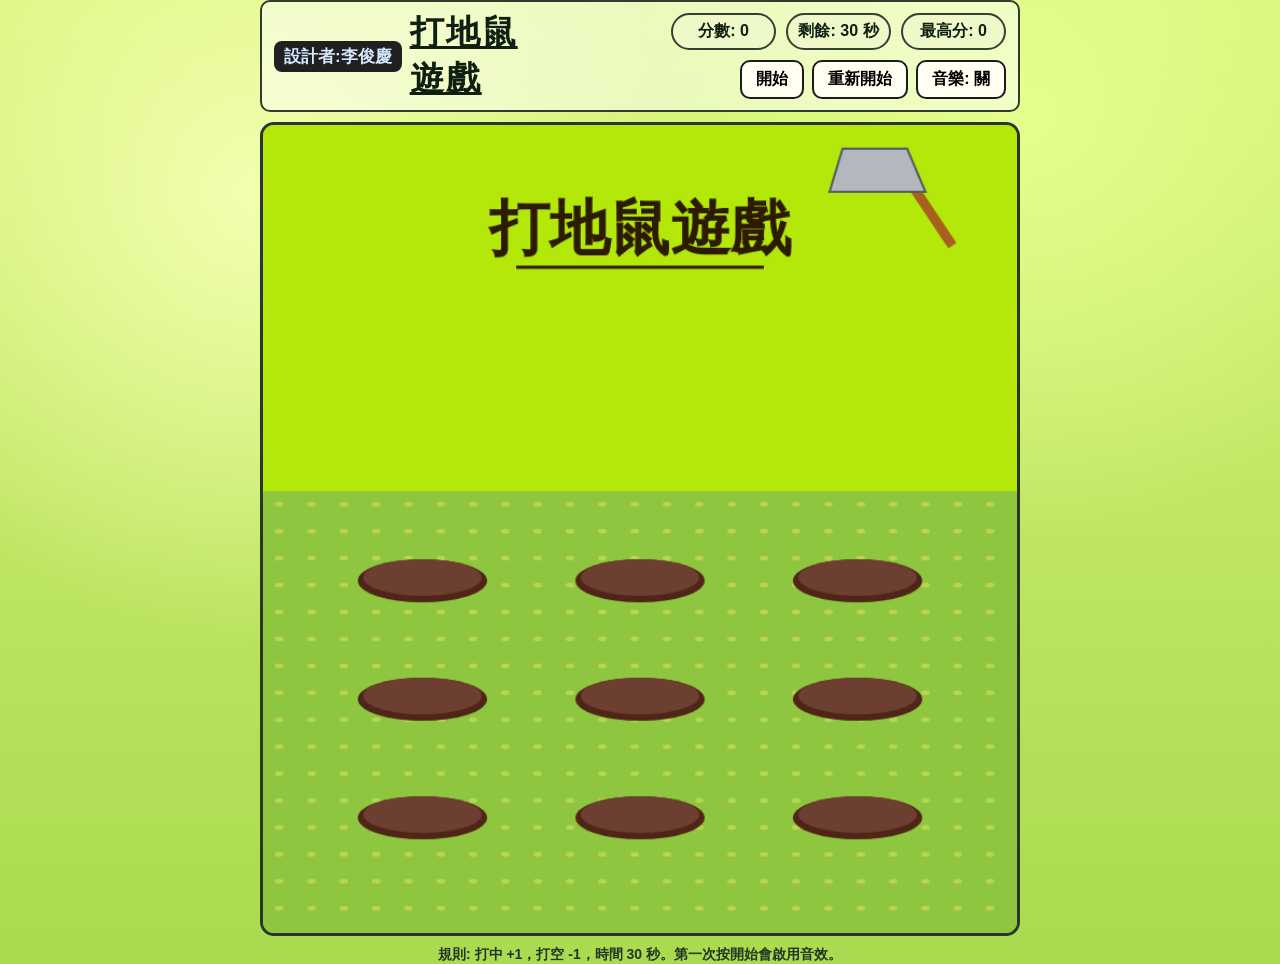
==== index.html @ 61649dad "Add files via upload" ====
<!doctype html>
<html lang="zh-Hant">
<head>
  <meta charset="utf-8" />
  <meta name="viewport" content="width=device-width, initial-scale=1" />
  <title>打地鼠遊戲 - HTML 版</title>
  <style>
    :root {
      --ui-bg: #b7eb21;
      --field-bg: #96c93d;
      --panel: #1f2a1f;
      --text: #102010;
      --accent: #f7f1d1;
      --hole: #6d3f30;
      --hole-shadow: #4b2519;
      --btn: #fffef0;
      --btn-border: #1b1b1b;
      --btn-active: #d3f29f;
    }

    * { box-sizing: border-box; }

    body {
      margin: 0;
      min-height: 100vh;
      display: grid;
      place-items: center;
      font-family: "Microsoft JhengHei", "Noto Sans TC", sans-serif;
      color: var(--text);
      background:
        radial-gradient(circle at 20% 20%, #f3ffb0 0%, transparent 35%),
        radial-gradient(circle at 80% 12%, #e4ff8d 0%, transparent 32%),
        linear-gradient(180deg, #d9f57a 0%, #a9da4f 100%);
    }

    .game-wrap {
      width: min(96vw, 760px);
      display: grid;
      gap: 10px;
    }

    .hud {
      display: flex;
      align-items: center;
      justify-content: space-between;
      gap: 8px;
      padding: 8px 12px;
      border: 2px solid #2f3d2f;
      border-radius: 10px;
      background: rgba(255, 255, 255, 0.5);
    }

    .title {
      font-size: clamp(22px, 3.2vw, 34px);
      font-weight: 800;
      letter-spacing: 2px;
      text-decoration: underline;
    }

    .designer {
      font-size: clamp(13px, 1.8vw, 17px);
      font-weight: 700;
      background: #202020;
      color: #d5e7ff;
      border-radius: 8px;
      padding: 4px 10px;
      white-space: nowrap;
    }

    .stats {
      display: flex;
      align-items: center;
      gap: 10px;
      flex-wrap: wrap;
      justify-content: flex-end;
    }

    .chip {
      padding: 6px 10px;
      border-radius: 999px;
      font-weight: 700;
      border: 2px solid #334033;
      background: #eef8c9;
      min-width: 105px;
      text-align: center;
    }

    .controls {
      display: flex;
      gap: 8px;
    }

    button {
      border: 2px solid var(--btn-border);
      border-radius: 10px;
      background: var(--btn);
      font-size: 16px;
      font-weight: 700;
      padding: 7px 14px;
      cursor: pointer;
      transition: transform 120ms ease, background 120ms ease;
    }

    button:hover { transform: translateY(-1px); }
    button:active { transform: translateY(1px); }
    button.active { background: var(--btn-active); }

    canvas {
      width: 100%;
      height: auto;
      border: 3px solid #2a362a;
      border-radius: 14px;
      background: #9cd443;
      touch-action: manipulation;
      display: block;
    }

    .hint {
      text-align: center;
      font-weight: 700;
      font-size: 14px;
      color: #243524;
    }
  </style>
</head>
<body>
  <div class="game-wrap">
    <div class="hud">
      <div class="designer">設計者:李俊慶</div>
      <div class="title">打地鼠遊戲</div>
      <div class="stats">
        <div id="scoreChip" class="chip">分數: 0</div>
        <div id="timeChip" class="chip">剩餘: 30 秒</div>
        <div id="bestChip" class="chip">最高分: 0</div>
        <div class="controls">
          <button id="startBtn">開始</button>
          <button id="restartBtn">重新開始</button>
          <button id="musicBtn">音樂: 關</button>
        </div>
      </div>
    </div>

    <canvas id="gameCanvas" width="700" height="750" aria-label="打地鼠遊戲畫布"></canvas>
    <div class="hint">規則: 打中 +1，打空 -1，時間 30 秒。第一次按開始會啟用音效。</div>
  </div>

  <script>
    const canvas = document.getElementById("gameCanvas");
    const ctx = canvas.getContext("2d");
    const scoreChip = document.getElementById("scoreChip");
    const timeChip = document.getElementById("timeChip");
    const bestChip = document.getElementById("bestChip");
    const startBtn = document.getElementById("startBtn");
    const restartBtn = document.getElementById("restartBtn");
    const musicBtn = document.getElementById("musicBtn");

    const GAME_SECONDS = 30;
    const TOP_H = 340;
    const HOLES = [
      { x: 148, y: 420 }, { x: 350, y: 420 }, { x: 552, y: 420 },
      { x: 148, y: 530 }, { x: 350, y: 530 }, { x: 552, y: 530 },
      { x: 148, y: 640 }, { x: 350, y: 640 }, { x: 552, y: 640 }
    ];

    const moles = HOLES.map((h) => ({ ...h, visible: false, hideAt: 0, rise: 0 }));

    let score = 0;
    let timeLeft = GAME_SECONDS;
    let running = false;
    let lastTs = 0;
    let moleSpawnCd = 0;
    let secondAcc = 0;
    let hammer = { x: 560, y: 70, show: false, ttl: 0 };

    const BEST_SCORE_KEY = "whack_a_mole_best_score";
    const BGM_ENABLED_KEY = "whack_a_mole_bgm_enabled";
    let highScore = 0;

    let audioCtx = null;
    let audioUnlocked = false;
    let bgmEnabled = false;
    let bgmNodes = null;

    function loadSettings() {
      try {
        const savedBest = Number(localStorage.getItem(BEST_SCORE_KEY));
        if (!Number.isNaN(savedBest) && savedBest > 0) {
          highScore = Math.floor(savedBest);
        }
      } catch (_) {
        highScore = 0;
      }

      try {
        bgmEnabled = localStorage.getItem(BGM_ENABLED_KEY) === "1";
      } catch (_) {
        bgmEnabled = false;
      }
      updateMusicBtn();
    }

    function saveHighScore() {
      try {
        localStorage.setItem(BEST_SCORE_KEY, String(highScore));
      } catch (_) {}
    }

    function saveBgmSetting() {
      try {
        localStorage.setItem(BGM_ENABLED_KEY, bgmEnabled ? "1" : "0");
      } catch (_) {}
    }

    function ensureAudio() {
      if (!audioCtx) {
        audioCtx = new (window.AudioContext || window.webkitAudioContext)();
      }
      if (audioCtx.state === "suspended") {
        audioCtx.resume();
      }
      audioUnlocked = true;
    }

    function playTone(freq, durationMs, type, volume, startOffset = 0) {
      if (!audioUnlocked || !audioCtx) return;
      const now = audioCtx.currentTime + startOffset;
      const osc = audioCtx.createOscillator();
      const gain = audioCtx.createGain();

      osc.type = type;
      osc.frequency.setValueAtTime(freq, now);
      gain.gain.setValueAtTime(0.0001, now);
      gain.gain.exponentialRampToValueAtTime(volume, now + 0.01);
      gain.gain.exponentialRampToValueAtTime(0.0001, now + durationMs / 1000);

      osc.connect(gain);
      gain.connect(audioCtx.destination);
      osc.start(now);
      osc.stop(now + durationMs / 1000 + 0.02);
    }

    function startBgm() {
      if (!audioUnlocked || !audioCtx || bgmNodes) return;

      const master = audioCtx.createGain();
      master.gain.value = 0.03;

      const low = audioCtx.createOscillator();
      low.type = "triangle";
      low.frequency.value = 196;

      const high = audioCtx.createOscillator();
      high.type = "sine";
      high.frequency.value = 293.66;

      const lfo = audioCtx.createOscillator();
      lfo.type = "sine";
      lfo.frequency.value = 0.35;
      const lfoGain = audioCtx.createGain();
      lfoGain.gain.value = 0.015;

      lfo.connect(lfoGain);
      lfoGain.connect(master.gain);

      low.connect(master);
      high.connect(master);
      master.connect(audioCtx.destination);

      low.start();
      high.start();
      lfo.start();

      bgmNodes = { low, high, lfo, lfoGain, master };
    }

    function stopBgm() {
      if (!bgmNodes) return;
      bgmNodes.low.stop();
      bgmNodes.high.stop();
      bgmNodes.lfo.stop();
      bgmNodes.low.disconnect();
      bgmNodes.high.disconnect();
      bgmNodes.lfo.disconnect();
      bgmNodes.lfoGain.disconnect();
      bgmNodes.master.disconnect();
      bgmNodes = null;
    }

    function updateMusicBtn() {
      musicBtn.textContent = bgmEnabled ? "音樂: 開" : "音樂: 關";
      musicBtn.classList.toggle("active", bgmEnabled);
    }

    function setBgmEnabled(enabled) {
      bgmEnabled = enabled;
      updateMusicBtn();
      saveBgmSetting();
      if (bgmEnabled) {
        startBgm();
      } else {
        stopBgm();
      }
    }

    function sfxHit() {
      playTone(620, 90, "triangle", 0.25, 0);
      playTone(920, 80, "triangle", 0.18, 0.07);
    }

    function sfxMiss() {
      playTone(180, 130, "sawtooth", 0.14, 0);
      playTone(120, 120, "square", 0.1, 0.05);
    }

    function sfxPop() {
      playTone(380, 60, "square", 0.08, 0);
    }

    function sfxGameOver() {
      playTone(440, 120, "triangle", 0.13, 0);
      playTone(330, 150, "triangle", 0.12, 0.14);
      playTone(262, 230, "triangle", 0.12, 0.31);
    }

    function resetGame() {
      score = 0;
      timeLeft = GAME_SECONDS;
      running = true;
      secondAcc = 0;
      moleSpawnCd = 0;
      hammer.show = false;
      moles.forEach((m) => {
        m.visible = false;
        m.hideAt = 0;
        m.rise = 0;
      });
      updateHud();
      startBtn.classList.add("active");
    }

    function stopGame() {
      running = false;
      startBtn.classList.remove("active");
      moles.forEach((m) => { m.visible = false; m.rise = 0; });
      sfxGameOver();

      if (score > highScore) {
        highScore = score;
        saveHighScore();
      }
      updateHud();

      const again = window.confirm(`時間到！\n你的得分: ${score}\n\n要重新開始嗎？`);
      if (again) resetGame();
    }

    function updateHud() {
      scoreChip.textContent = `分數: ${score}`;
      timeChip.textContent = `剩餘: ${Math.max(0, timeLeft)} 秒`;
      bestChip.textContent = `最高分: ${highScore}`;
    }

    function spawnMoles(nowMs) {
      const count = 1 + Math.floor(Math.random() * 2);
      const choices = moles.filter((m) => !m.visible);
      for (let i = choices.length - 1; i > 0; i--) {
        const j = Math.floor(Math.random() * (i + 1));
        [choices[i], choices[j]] = [choices[j], choices[i]];
      }
      choices.slice(0, count).forEach((m) => {
        m.visible = true;
        m.hideAt = nowMs + 650 + Math.random() * 500;
        m.rise = 0;
        sfxPop();
      });
    }

    function update(dtMs, nowMs) {
      if (!running) return;

      secondAcc += dtMs;
      while (secondAcc >= 1000 && running) {
        secondAcc -= 1000;
        timeLeft -= 1;
        updateHud();
        if (timeLeft <= 0) {
          stopGame();
        }
      }

      moleSpawnCd -= dtMs;
      if (moleSpawnCd <= 0 && running) {
        spawnMoles(nowMs);
        moleSpawnCd = 520 + Math.random() * 280;
      }

      moles.forEach((m) => {
        if (m.visible) {
          m.rise = Math.min(1, m.rise + dtMs / 180);
          if (nowMs >= m.hideAt) m.visible = false;
        } else {
          m.rise = Math.max(0, m.rise - dtMs / 160);
        }
      });

      if (hammer.show) {
        hammer.ttl -= dtMs;
        if (hammer.ttl <= 0) hammer.show = false;
      }
    }

    function drawBackground() {
      ctx.fillStyle = "#b4e80a";
      ctx.fillRect(0, 0, 700, TOP_H);

      ctx.fillStyle = "#8ec63f";
      ctx.fillRect(0, TOP_H, 700, 410);

      ctx.fillStyle = "#b9d650";
      for (let y = TOP_H + 12; y < 750; y += 25) {
        for (let x = 15; x < 700; x += 30) {
          ctx.beginPath();
          ctx.ellipse(x, y, 4, 2.2, 0, 0, Math.PI * 2);
          ctx.fill();
        }
      }
    }

    function drawHole(x, y) {
      ctx.fillStyle = "#4f2518";
      ctx.beginPath();
      ctx.ellipse(x, y + 3, 60, 20, 0, 0, Math.PI * 2);
      ctx.fill();

      ctx.fillStyle = "#6d3f30";
      ctx.beginPath();
      ctx.ellipse(x, y, 55, 17, 0, 0, Math.PI * 2);
      ctx.fill();
    }

    function drawMole(m) {
      if (m.rise <= 0.02) return;
      const cx = m.x;
      const baseY = m.y;
      const shift = (1 - m.rise) * 55;

      ctx.fillStyle = "#b26f2f";
      ctx.strokeStyle = "#8a5526";
      ctx.lineWidth = 2;
      ctx.beginPath();
      ctx.ellipse(cx, baseY - 43 + shift, 40, 37, 0, 0, Math.PI * 2);
      ctx.fill();
      ctx.stroke();

      ctx.fillStyle = "#d8aa71";
      ctx.beginPath();
      ctx.ellipse(cx, baseY - 42 + shift, 27, 27, 0, 0, Math.PI * 2);
      ctx.fill();

      ctx.fillStyle = "#fff";
      ctx.beginPath();
      ctx.ellipse(cx - 12, baseY - 54 + shift, 7, 6, 0, 0, Math.PI * 2);
      ctx.ellipse(cx + 12, baseY - 54 + shift, 7, 6, 0, 0, Math.PI * 2);
      ctx.fill();

      ctx.fillStyle = "#1f1f1f";
      ctx.beginPath();
      ctx.arc(cx - 12, baseY - 54 + shift, 2.2, 0, Math.PI * 2);
      ctx.arc(cx + 12, baseY - 54 + shift, 2.2, 0, Math.PI * 2);
      ctx.fill();

      ctx.fillStyle = "#d67876";
      ctx.beginPath();
      ctx.ellipse(cx, baseY - 43 + shift, 5, 4, 0, 0, Math.PI * 2);
      ctx.fill();

      ctx.fillStyle = "#fff7dc";
      ctx.fillRect(cx - 9, baseY - 34 + shift, 7, 10);
      ctx.fillRect(cx + 2, baseY - 34 + shift, 7, 10);
    }

    function drawHammer() {
      if (!hammer.show) return;
      const x = hammer.x;
      const y = hammer.y;

      ctx.strokeStyle = "#a65f1f";
      ctx.lineWidth = 7;
      ctx.beginPath();
      ctx.moveTo(x - 2, y + 5);
      ctx.lineTo(x + 22, y + 52);
      ctx.stroke();

      ctx.fillStyle = "#9ea3ad";
      ctx.strokeStyle = "#4d5158";
      ctx.lineWidth = 2;
      ctx.beginPath();
      ctx.moveTo(x - 20, y - 6);
      ctx.lineTo(x + 20, y - 6);
      ctx.lineTo(x + 26, y + 18);
      ctx.lineTo(x - 26, y + 18);
      ctx.closePath();
      ctx.fill();
      ctx.stroke();
    }

    function drawHeaderArt() {
      ctx.fillStyle = "#2d1b00";
      ctx.font = "bold 56px Microsoft JhengHei, sans-serif";
      ctx.textAlign = "center";
      ctx.fillText("打地鼠遊戲", 350, 115);
      ctx.strokeStyle = "#2d1b00";
      ctx.lineWidth = 3;
      ctx.beginPath();
      ctx.moveTo(235, 132);
      ctx.lineTo(465, 132);
      ctx.stroke();

      ctx.strokeStyle = "#a65f1f";
      ctx.lineWidth = 9;
      ctx.beginPath();
      ctx.moveTo(588, 34);
      ctx.lineTo(640, 112);
      ctx.stroke();

      ctx.fillStyle = "#b4b7be";
      ctx.strokeStyle = "#565b63";
      ctx.lineWidth = 2;
      ctx.beginPath();
      ctx.moveTo(538, 22);
      ctx.lineTo(598, 22);
      ctx.lineTo(615, 62);
      ctx.lineTo(526, 62);
      ctx.closePath();
      ctx.fill();
      ctx.stroke();
    }

    function render() {
      drawBackground();
      drawHeaderArt();
      HOLES.forEach((h) => drawHole(h.x, h.y));
      moles.forEach(drawMole);
      drawHammer();
    }

    function loop(ts) {
      if (!lastTs) lastTs = ts;
      const dt = Math.min(34, ts - lastTs);
      lastTs = ts;
      update(dt, ts);
      render();
      requestAnimationFrame(loop);
    }

    function hitTestMole(px, py, mole) {
      if (!mole.visible || mole.rise < 0.2) return false;
      const cx = mole.x;
      const cy = mole.y - 43 + (1 - mole.rise) * 55;
      const dx = px - cx;
      const dy = py - cy;
      return dx * dx + dy * dy <= 45 * 45;
    }

    function toCanvasPos(evt) {
      const r = canvas.getBoundingClientRect();
      const scaleX = canvas.width / r.width;
      const scaleY = canvas.height / r.height;
      return {
        x: (evt.clientX - r.left) * scaleX,
        y: (evt.clientY - r.top) * scaleY
      };
    }

    function onPointerDown(evt) {
      const p = toCanvasPos(evt);
      hammer.x = p.x;
      hammer.y = p.y;
      hammer.show = true;
      hammer.ttl = 110;

      if (!running) return;
      if (p.y < TOP_H) return;

      let hit = false;
      for (const m of moles) {
        if (hitTestMole(p.x, p.y, m)) {
          hit = true;
          m.visible = false;
          m.rise = 0;
          score += 1;
          sfxHit();
          break;
        }
      }

      if (!hit) {
        score -= 1;
        sfxMiss();
      }
      updateHud();
    }

    startBtn.addEventListener("click", () => {
      ensureAudio();
      if (bgmEnabled) startBgm();
      if (!running) resetGame();
    });

    restartBtn.addEventListener("click", () => {
      ensureAudio();
      if (bgmEnabled) startBgm();
      resetGame();
    });

    musicBtn.addEventListener("click", () => {
      ensureAudio();
      setBgmEnabled(!bgmEnabled);
    });

    canvas.addEventListener("pointerdown", onPointerDown);

    loadSettings();
    updateHud();
    render();
    requestAnimationFrame(loop);
  </script>
</body>
</html>
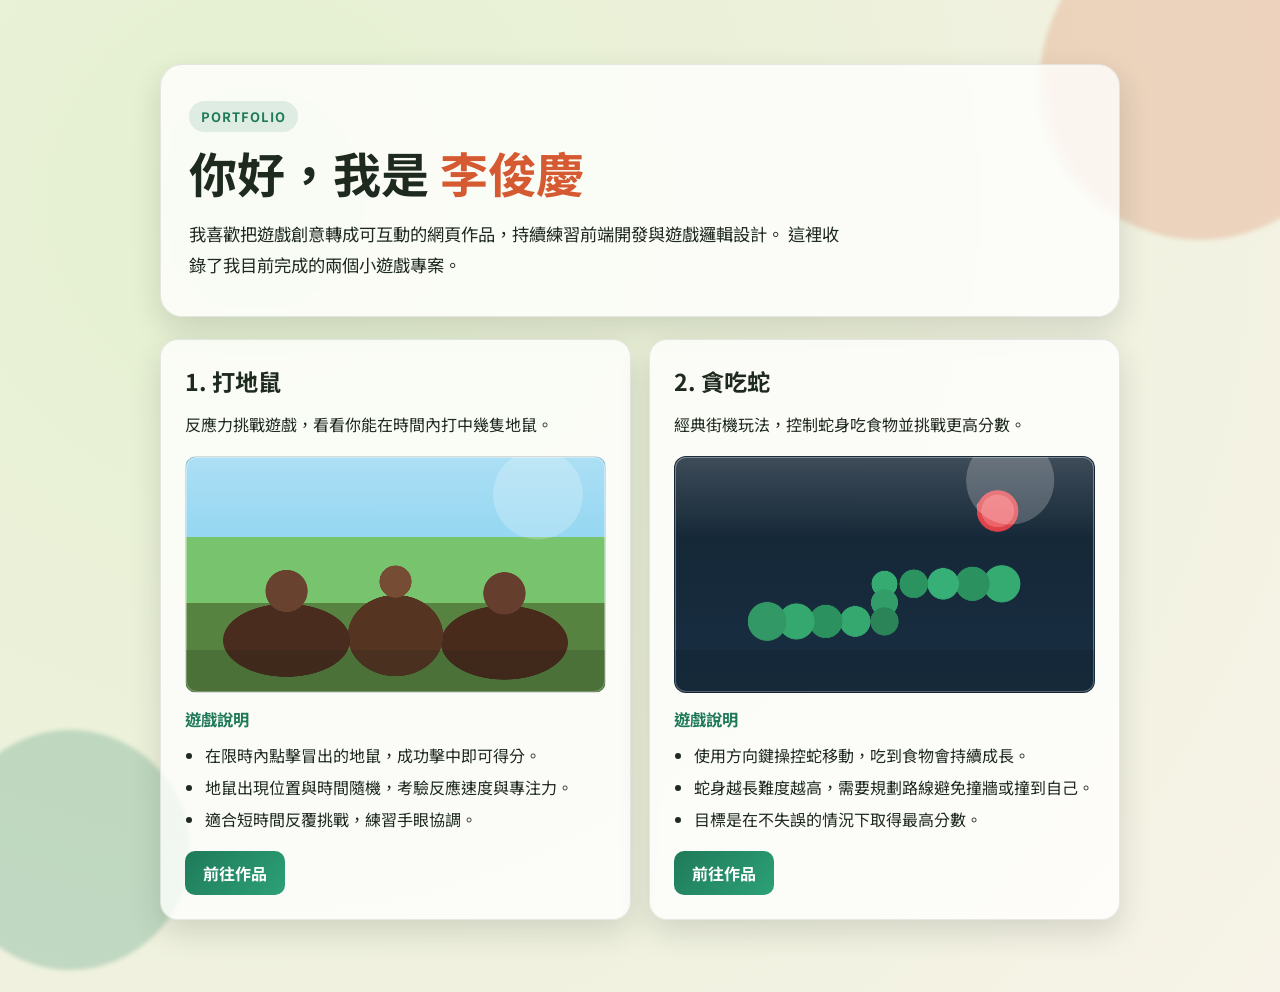
==== commit 31b7ad71: "gdfg" ====
--- a/index.html
+++ b/index.html
@@ -1,629 +1,55 @@
-<!doctype html>
-<html lang="zh-Hant">
-<head>
-  <meta charset="utf-8" />
-  <meta name="viewport" content="width=device-width, initial-scale=1" />
-  <title>打地鼠遊戲 - HTML 版</title>
-  <style>
-    :root {
-      --ui-bg: #b7eb21;
-      --field-bg: #96c93d;
-      --panel: #1f2a1f;
-      --text: #102010;
-      --accent: #f7f1d1;
-      --hole: #6d3f30;
-      --hole-shadow: #4b2519;
-      --btn: #fffef0;
-      --btn-border: #1b1b1b;
-      --btn-active: #d3f29f;
-    }
-
-    * { box-sizing: border-box; }
-
-    body {
-      margin: 0;
-      min-height: 100vh;
-      display: grid;
-      place-items: center;
-      font-family: "Microsoft JhengHei", "Noto Sans TC", sans-serif;
-      color: var(--text);
-      background:
-        radial-gradient(circle at 20% 20%, #f3ffb0 0%, transparent 35%),
-        radial-gradient(circle at 80% 12%, #e4ff8d 0%, transparent 32%),
-        linear-gradient(180deg, #d9f57a 0%, #a9da4f 100%);
-    }
-
-    .game-wrap {
-      width: min(96vw, 760px);
-      display: grid;
-      gap: 10px;
-    }
-
-    .hud {
-      display: flex;
-      align-items: center;
-      justify-content: space-between;
-      gap: 8px;
-      padding: 8px 12px;
-      border: 2px solid #2f3d2f;
-      border-radius: 10px;
-      background: rgba(255, 255, 255, 0.5);
-    }
-
-    .title {
-      font-size: clamp(22px, 3.2vw, 34px);
-      font-weight: 800;
-      letter-spacing: 2px;
-      text-decoration: underline;
-    }
-
-    .designer {
-      font-size: clamp(13px, 1.8vw, 17px);
-      font-weight: 700;
-      background: #202020;
-      color: #d5e7ff;
-      border-radius: 8px;
-      padding: 4px 10px;
-      white-space: nowrap;
-    }
-
-    .stats {
-      display: flex;
-      align-items: center;
-      gap: 10px;
-      flex-wrap: wrap;
-      justify-content: flex-end;
-    }
-
-    .chip {
-      padding: 6px 10px;
-      border-radius: 999px;
-      font-weight: 700;
-      border: 2px solid #334033;
-      background: #eef8c9;
-      min-width: 105px;
-      text-align: center;
-    }
-
-    .controls {
-      display: flex;
-      gap: 8px;
-    }
-
-    button {
-      border: 2px solid var(--btn-border);
-      border-radius: 10px;
-      background: var(--btn);
-      font-size: 16px;
-      font-weight: 700;
-      padding: 7px 14px;
-      cursor: pointer;
-      transition: transform 120ms ease, background 120ms ease;
-    }
-
-    button:hover { transform: translateY(-1px); }
-    button:active { transform: translateY(1px); }
-    button.active { background: var(--btn-active); }
-
-    canvas {
-      width: 100%;
-      height: auto;
-      border: 3px solid #2a362a;
-      border-radius: 14px;
-      background: #9cd443;
-      touch-action: manipulation;
-      display: block;
-    }
-
-    .hint {
-      text-align: center;
-      font-weight: 700;
-      font-size: 14px;
-      color: #243524;
-    }
-  </style>
-</head>
-<body>
-  <div class="game-wrap">
-    <div class="hud">
-      <div class="designer">設計者:李俊慶</div>
-      <div class="title">打地鼠遊戲</div>
-      <div class="stats">
-        <div id="scoreChip" class="chip">分數: 0</div>
-        <div id="timeChip" class="chip">剩餘: 30 秒</div>
-        <div id="bestChip" class="chip">最高分: 0</div>
-        <div class="controls">
-          <button id="startBtn">開始</button>
-          <button id="restartBtn">重新開始</button>
-          <button id="musicBtn">音樂: 關</button>
-        </div>
-      </div>
-    </div>
-
-    <canvas id="gameCanvas" width="700" height="750" aria-label="打地鼠遊戲畫布"></canvas>
-    <div class="hint">規則: 打中 +1，打空 -1，時間 30 秒。第一次按開始會啟用音效。</div>
-  </div>
-
-  <script>
-    const canvas = document.getElementById("gameCanvas");
-    const ctx = canvas.getContext("2d");
-    const scoreChip = document.getElementById("scoreChip");
-    const timeChip = document.getElementById("timeChip");
-    const bestChip = document.getElementById("bestChip");
-    const startBtn = document.getElementById("startBtn");
-    const restartBtn = document.getElementById("restartBtn");
-    const musicBtn = document.getElementById("musicBtn");
-
-    const GAME_SECONDS = 30;
-    const TOP_H = 340;
-    const HOLES = [
-      { x: 148, y: 420 }, { x: 350, y: 420 }, { x: 552, y: 420 },
-      { x: 148, y: 530 }, { x: 350, y: 530 }, { x: 552, y: 530 },
-      { x: 148, y: 640 }, { x: 350, y: 640 }, { x: 552, y: 640 }
-    ];
-
-    const moles = HOLES.map((h) => ({ ...h, visible: false, hideAt: 0, rise: 0 }));
-
-    let score = 0;
-    let timeLeft = GAME_SECONDS;
-    let running = false;
-    let lastTs = 0;
-    let moleSpawnCd = 0;
-    let secondAcc = 0;
-    let hammer = { x: 560, y: 70, show: false, ttl: 0 };
-
-    const BEST_SCORE_KEY = "whack_a_mole_best_score";
-    const BGM_ENABLED_KEY = "whack_a_mole_bgm_enabled";
-    let highScore = 0;
-
-    let audioCtx = null;
-    let audioUnlocked = false;
-    let bgmEnabled = false;
-    let bgmNodes = null;
-
-    function loadSettings() {
-      try {
-        const savedBest = Number(localStorage.getItem(BEST_SCORE_KEY));
-        if (!Number.isNaN(savedBest) && savedBest > 0) {
-          highScore = Math.floor(savedBest);
-        }
-      } catch (_) {
-        highScore = 0;
-      }
-
-      try {
-        bgmEnabled = localStorage.getItem(BGM_ENABLED_KEY) === "1";
-      } catch (_) {
-        bgmEnabled = false;
-      }
-      updateMusicBtn();
-    }
-
-    function saveHighScore() {
-      try {
-        localStorage.setItem(BEST_SCORE_KEY, String(highScore));
-      } catch (_) {}
-    }
-
-    function saveBgmSetting() {
-      try {
-        localStorage.setItem(BGM_ENABLED_KEY, bgmEnabled ? "1" : "0");
-      } catch (_) {}
-    }
-
-    function ensureAudio() {
-      if (!audioCtx) {
-        audioCtx = new (window.AudioContext || window.webkitAudioContext)();
-      }
-      if (audioCtx.state === "suspended") {
-        audioCtx.resume();
-      }
-      audioUnlocked = true;
-    }
-
-    function playTone(freq, durationMs, type, volume, startOffset = 0) {
-      if (!audioUnlocked || !audioCtx) return;
-      const now = audioCtx.currentTime + startOffset;
-      const osc = audioCtx.createOscillator();
-      const gain = audioCtx.createGain();
-
-      osc.type = type;
-      osc.frequency.setValueAtTime(freq, now);
-      gain.gain.setValueAtTime(0.0001, now);
-      gain.gain.exponentialRampToValueAtTime(volume, now + 0.01);
-      gain.gain.exponentialRampToValueAtTime(0.0001, now + durationMs / 1000);
-
-      osc.connect(gain);
-      gain.connect(audioCtx.destination);
-      osc.start(now);
-      osc.stop(now + durationMs / 1000 + 0.02);
-    }
-
-    function startBgm() {
-      if (!audioUnlocked || !audioCtx || bgmNodes) return;
-
-      const master = audioCtx.createGain();
-      master.gain.value = 0.03;
-
-      const low = audioCtx.createOscillator();
-      low.type = "triangle";
-      low.frequency.value = 196;
-
-      const high = audioCtx.createOscillator();
-      high.type = "sine";
-      high.frequency.value = 293.66;
-
-      const lfo = audioCtx.createOscillator();
-      lfo.type = "sine";
-      lfo.frequency.value = 0.35;
-      const lfoGain = audioCtx.createGain();
-      lfoGain.gain.value = 0.015;
-
-      lfo.connect(lfoGain);
-      lfoGain.connect(master.gain);
-
-      low.connect(master);
-      high.connect(master);
-      master.connect(audioCtx.destination);
-
-      low.start();
-      high.start();
-      lfo.start();
-
-      bgmNodes = { low, high, lfo, lfoGain, master };
-    }
-
-    function stopBgm() {
-      if (!bgmNodes) return;
-      bgmNodes.low.stop();
-      bgmNodes.high.stop();
-      bgmNodes.lfo.stop();
-      bgmNodes.low.disconnect();
-      bgmNodes.high.disconnect();
-      bgmNodes.lfo.disconnect();
-      bgmNodes.lfoGain.disconnect();
-      bgmNodes.master.disconnect();
-      bgmNodes = null;
-    }
-
-    function updateMusicBtn() {
-      musicBtn.textContent = bgmEnabled ? "音樂: 開" : "音樂: 關";
-      musicBtn.classList.toggle("active", bgmEnabled);
-    }
-
-    function setBgmEnabled(enabled) {
-      bgmEnabled = enabled;
-      updateMusicBtn();
-      saveBgmSetting();
-      if (bgmEnabled) {
-        startBgm();
-      } else {
-        stopBgm();
-      }
-    }
-
-    function sfxHit() {
-      playTone(620, 90, "triangle", 0.25, 0);
-      playTone(920, 80, "triangle", 0.18, 0.07);
-    }
-
-    function sfxMiss() {
-      playTone(180, 130, "sawtooth", 0.14, 0);
-      playTone(120, 120, "square", 0.1, 0.05);
-    }
-
-    function sfxPop() {
-      playTone(380, 60, "square", 0.08, 0);
-    }
-
-    function sfxGameOver() {
-      playTone(440, 120, "triangle", 0.13, 0);
-      playTone(330, 150, "triangle", 0.12, 0.14);
-      playTone(262, 230, "triangle", 0.12, 0.31);
-    }
-
-    function resetGame() {
-      score = 0;
-      timeLeft = GAME_SECONDS;
-      running = true;
-      secondAcc = 0;
-      moleSpawnCd = 0;
-      hammer.show = false;
-      moles.forEach((m) => {
-        m.visible = false;
-        m.hideAt = 0;
-        m.rise = 0;
-      });
-      updateHud();
-      startBtn.classList.add("active");
-    }
-
-    function stopGame() {
-      running = false;
-      startBtn.classList.remove("active");
-      moles.forEach((m) => { m.visible = false; m.rise = 0; });
-      sfxGameOver();
-
-      if (score > highScore) {
-        highScore = score;
-        saveHighScore();
-      }
-      updateHud();
-
-      const again = window.confirm(`時間到！\n你的得分: ${score}\n\n要重新開始嗎？`);
-      if (again) resetGame();
-    }
-
-    function updateHud() {
-      scoreChip.textContent = `分數: ${score}`;
-      timeChip.textContent = `剩餘: ${Math.max(0, timeLeft)} 秒`;
-      bestChip.textContent = `最高分: ${highScore}`;
-    }
-
-    function spawnMoles(nowMs) {
-      const count = 1 + Math.floor(Math.random() * 2);
-      const choices = moles.filter((m) => !m.visible);
-      for (let i = choices.length - 1; i > 0; i--) {
-        const j = Math.floor(Math.random() * (i + 1));
-        [choices[i], choices[j]] = [choices[j], choices[i]];
-      }
-      choices.slice(0, count).forEach((m) => {
-        m.visible = true;
-        m.hideAt = nowMs + 650 + Math.random() * 500;
-        m.rise = 0;
-        sfxPop();
-      });
-    }
-
-    function update(dtMs, nowMs) {
-      if (!running) return;
-
-      secondAcc += dtMs;
-      while (secondAcc >= 1000 && running) {
-        secondAcc -= 1000;
-        timeLeft -= 1;
-        updateHud();
-        if (timeLeft <= 0) {
-          stopGame();
-        }
-      }
-
-      moleSpawnCd -= dtMs;
-      if (moleSpawnCd <= 0 && running) {
-        spawnMoles(nowMs);
-        moleSpawnCd = 520 + Math.random() * 280;
-      }
-
-      moles.forEach((m) => {
-        if (m.visible) {
-          m.rise = Math.min(1, m.rise + dtMs / 180);
-          if (nowMs >= m.hideAt) m.visible = false;
-        } else {
-          m.rise = Math.max(0, m.rise - dtMs / 160);
-        }
-      });
-
-      if (hammer.show) {
-        hammer.ttl -= dtMs;
-        if (hammer.ttl <= 0) hammer.show = false;
-      }
-    }
-
-    function drawBackground() {
-      ctx.fillStyle = "#b4e80a";
-      ctx.fillRect(0, 0, 700, TOP_H);
-
-      ctx.fillStyle = "#8ec63f";
-      ctx.fillRect(0, TOP_H, 700, 410);
-
-      ctx.fillStyle = "#b9d650";
-      for (let y = TOP_H + 12; y < 750; y += 25) {
-        for (let x = 15; x < 700; x += 30) {
-          ctx.beginPath();
-          ctx.ellipse(x, y, 4, 2.2, 0, 0, Math.PI * 2);
-          ctx.fill();
-        }
-      }
-    }
-
-    function drawHole(x, y) {
-      ctx.fillStyle = "#4f2518";
-      ctx.beginPath();
-      ctx.ellipse(x, y + 3, 60, 20, 0, 0, Math.PI * 2);
-      ctx.fill();
-
-      ctx.fillStyle = "#6d3f30";
-      ctx.beginPath();
-      ctx.ellipse(x, y, 55, 17, 0, 0, Math.PI * 2);
-      ctx.fill();
-    }
-
-    function drawMole(m) {
-      if (m.rise <= 0.02) return;
-      const cx = m.x;
-      const baseY = m.y;
-      const shift = (1 - m.rise) * 55;
-
-      ctx.fillStyle = "#b26f2f";
-      ctx.strokeStyle = "#8a5526";
-      ctx.lineWidth = 2;
-      ctx.beginPath();
-      ctx.ellipse(cx, baseY - 43 + shift, 40, 37, 0, 0, Math.PI * 2);
-      ctx.fill();
-      ctx.stroke();
-
-      ctx.fillStyle = "#d8aa71";
-      ctx.beginPath();
-      ctx.ellipse(cx, baseY - 42 + shift, 27, 27, 0, 0, Math.PI * 2);
-      ctx.fill();
-
-      ctx.fillStyle = "#fff";
-      ctx.beginPath();
-      ctx.ellipse(cx - 12, baseY - 54 + shift, 7, 6, 0, 0, Math.PI * 2);
-      ctx.ellipse(cx + 12, baseY - 54 + shift, 7, 6, 0, 0, Math.PI * 2);
-      ctx.fill();
-
-      ctx.fillStyle = "#1f1f1f";
-      ctx.beginPath();
-      ctx.arc(cx - 12, baseY - 54 + shift, 2.2, 0, Math.PI * 2);
-      ctx.arc(cx + 12, baseY - 54 + shift, 2.2, 0, Math.PI * 2);
-      ctx.fill();
-
-      ctx.fillStyle = "#d67876";
-      ctx.beginPath();
-      ctx.ellipse(cx, baseY - 43 + shift, 5, 4, 0, 0, Math.PI * 2);
-      ctx.fill();
-
-      ctx.fillStyle = "#fff7dc";
-      ctx.fillRect(cx - 9, baseY - 34 + shift, 7, 10);
-      ctx.fillRect(cx + 2, baseY - 34 + shift, 7, 10);
-    }
-
-    function drawHammer() {
-      if (!hammer.show) return;
-      const x = hammer.x;
-      const y = hammer.y;
-
-      ctx.strokeStyle = "#a65f1f";
-      ctx.lineWidth = 7;
-      ctx.beginPath();
-      ctx.moveTo(x - 2, y + 5);
-      ctx.lineTo(x + 22, y + 52);
-      ctx.stroke();
-
-      ctx.fillStyle = "#9ea3ad";
-      ctx.strokeStyle = "#4d5158";
-      ctx.lineWidth = 2;
-      ctx.beginPath();
-      ctx.moveTo(x - 20, y - 6);
-      ctx.lineTo(x + 20, y - 6);
-      ctx.lineTo(x + 26, y + 18);
-      ctx.lineTo(x - 26, y + 18);
-      ctx.closePath();
-      ctx.fill();
-      ctx.stroke();
-    }
-
-    function drawHeaderArt() {
-      ctx.fillStyle = "#2d1b00";
-      ctx.font = "bold 56px Microsoft JhengHei, sans-serif";
-      ctx.textAlign = "center";
-      ctx.fillText("打地鼠遊戲", 350, 115);
-      ctx.strokeStyle = "#2d1b00";
-      ctx.lineWidth = 3;
-      ctx.beginPath();
-      ctx.moveTo(235, 132);
-      ctx.lineTo(465, 132);
-      ctx.stroke();
-
-      ctx.strokeStyle = "#a65f1f";
-      ctx.lineWidth = 9;
-      ctx.beginPath();
-      ctx.moveTo(588, 34);
-      ctx.lineTo(640, 112);
-      ctx.stroke();
-
-      ctx.fillStyle = "#b4b7be";
-      ctx.strokeStyle = "#565b63";
-      ctx.lineWidth = 2;
-      ctx.beginPath();
-      ctx.moveTo(538, 22);
-      ctx.lineTo(598, 22);
-      ctx.lineTo(615, 62);
-      ctx.lineTo(526, 62);
-      ctx.closePath();
-      ctx.fill();
-      ctx.stroke();
-    }
-
-    function render() {
-      drawBackground();
-      drawHeaderArt();
-      HOLES.forEach((h) => drawHole(h.x, h.y));
-      moles.forEach(drawMole);
-      drawHammer();
-    }
-
-    function loop(ts) {
-      if (!lastTs) lastTs = ts;
-      const dt = Math.min(34, ts - lastTs);
-      lastTs = ts;
-      update(dt, ts);
-      render();
-      requestAnimationFrame(loop);
-    }
-
-    function hitTestMole(px, py, mole) {
-      if (!mole.visible || mole.rise < 0.2) return false;
-      const cx = mole.x;
-      const cy = mole.y - 43 + (1 - mole.rise) * 55;
-      const dx = px - cx;
-      const dy = py - cy;
-      return dx * dx + dy * dy <= 45 * 45;
-    }
-
-    function toCanvasPos(evt) {
-      const r = canvas.getBoundingClientRect();
-      const scaleX = canvas.width / r.width;
-      const scaleY = canvas.height / r.height;
-      return {
-        x: (evt.clientX - r.left) * scaleX,
-        y: (evt.clientY - r.top) * scaleY
-      };
-    }
-
-    function onPointerDown(evt) {
-      const p = toCanvasPos(evt);
-      hammer.x = p.x;
-      hammer.y = p.y;
-      hammer.show = true;
-      hammer.ttl = 110;
-
-      if (!running) return;
-      if (p.y < TOP_H) return;
-
-      let hit = false;
-      for (const m of moles) {
-        if (hitTestMole(p.x, p.y, m)) {
-          hit = true;
-          m.visible = false;
-          m.rise = 0;
-          score += 1;
-          sfxHit();
-          break;
-        }
-      }
-
-      if (!hit) {
-        score -= 1;
-        sfxMiss();
-      }
-      updateHud();
-    }
-
-    startBtn.addEventListener("click", () => {
-      ensureAudio();
-      if (bgmEnabled) startBgm();
-      if (!running) resetGame();
-    });
-
-    restartBtn.addEventListener("click", () => {
-      ensureAudio();
-      if (bgmEnabled) startBgm();
-      resetGame();
-    });
-
-    musicBtn.addEventListener("click", () => {
-      ensureAudio();
-      setBgmEnabled(!bgmEnabled);
-    });
-
-    canvas.addEventListener("pointerdown", onPointerDown);
-
-    loadSettings();
-    updateHud();
-    render();
-    requestAnimationFrame(loop);
-  </script>
-</body>
-</html>
+<!DOCTYPE html>
+<html lang="zh-Hant">
+<head>
+  <meta charset="UTF-8" />
+  <meta name="viewport" content="width=device-width, initial-scale=1.0" />
+  <title>李俊慶 | 作品集首頁</title>
+  <link rel="preconnect" href="https://fonts.googleapis.com" />
+  <link rel="preconnect" href="https://fonts.gstatic.com" crossorigin />
+  <link href="https://fonts.googleapis.com/css2?family=Noto+Sans+TC:wght@400;500;700;900&display=swap" rel="stylesheet" />
+  <link rel="stylesheet" href="styles.css" />
+</head>
+<body>
+  <div class="bg-shape bg-shape-1" aria-hidden="true"></div>
+  <div class="bg-shape bg-shape-2" aria-hidden="true"></div>
+
+  <main class="container">
+    <section class="hero">
+      <p class="tag">PORTFOLIO</p>
+      <h1>你好，我是 <span>李俊慶</span></h1>
+      <p class="intro">
+        我喜歡把遊戲創意轉成可互動的網頁作品，持續練習前端開發與遊戲邏輯設計。
+        這裡收錄了我目前完成的兩個小遊戲專案。
+      </p>
+    </section>
+
+    <section class="works" aria-label="遊戲作品">
+      <article class="card">
+        <h2>1. 打地鼠</h2>
+        <p>反應力挑戰遊戲，看看你能在時間內打中幾隻地鼠。</p>
+        <div class="thumbnail mole-thumb" role="img" aria-label="打地鼠遊戲縮圖"></div>
+        <h3>遊戲說明</h3>
+        <ul class="game-desc">
+          <li>在限時內點擊冒出的地鼠，成功擊中即可得分。</li>
+          <li>地鼠出現位置與時間隨機，考驗反應速度與專注力。</li>
+          <li>適合短時間反覆挑戰，練習手眼協調。</li>
+        </ul>
+        <a href="https://11458009-code.github.io/" target="_blank" rel="noopener noreferrer">前往作品</a>
+      </article>
+
+      <article class="card">
+        <h2>2. 貪吃蛇</h2>
+        <p>經典街機玩法，控制蛇身吃食物並挑戰更高分數。</p>
+        <div class="thumbnail snake-thumb" role="img" aria-label="貪吃蛇遊戲縮圖"></div>
+        <h3>遊戲說明</h3>
+        <ul class="game-desc">
+          <li>使用方向鍵操控蛇移動，吃到食物會持續成長。</li>
+          <li>蛇身越長難度越高，需要規劃路線避免撞牆或撞到自己。</li>
+          <li>目標是在不失誤的情況下取得最高分數。</li>
+        </ul>
+        <a href="https://11458009-code.github.io/2/" target="_blank" rel="noopener noreferrer">前往作品</a>
+      </article>
+    </section>
+  </main>
+</body>
+</html>
--- a/styles.css
+++ b/styles.css
@@ -0,0 +1,329 @@
+:root {
+  --bg1: #f7f3e8;
+  --bg2: #e4f0d0;
+  --ink: #1f2a1f;
+  --accent: #1f7a5a;
+  --accent-2: #d65a31;
+  --card: rgba(255, 255, 255, 0.78);
+  --shadow: 0 12px 30px rgba(31, 42, 31, 0.15);
+}
+
+* {
+  box-sizing: border-box;
+}
+
+body {
+  margin: 0;
+  min-height: 100vh;
+  font-family: "Noto Sans TC", sans-serif;
+  color: var(--ink);
+  background: radial-gradient(circle at 20% 20%, var(--bg2), var(--bg1));
+  overflow-x: hidden;
+}
+
+.bg-shape {
+  position: fixed;
+  border-radius: 50%;
+  filter: blur(2px);
+  z-index: 0;
+}
+
+.bg-shape-1 {
+  width: 320px;
+  height: 320px;
+  background: rgba(214, 90, 49, 0.2);
+  top: -80px;
+  right: -80px;
+  animation: floatA 8s ease-in-out infinite;
+}
+
+.bg-shape-2 {
+  width: 240px;
+  height: 240px;
+  background: rgba(31, 122, 90, 0.22);
+  bottom: -70px;
+  left: -50px;
+  animation: floatB 9s ease-in-out infinite;
+}
+
+.container {
+  position: relative;
+  z-index: 1;
+  width: min(960px, 92%);
+  margin: 0 auto;
+  padding: 64px 0 72px;
+}
+
+.hero {
+  background: var(--card);
+  border: 1px solid rgba(31, 42, 31, 0.1);
+  border-radius: 22px;
+  padding: 36px 28px;
+  box-shadow: var(--shadow);
+  backdrop-filter: blur(4px);
+  animation: reveal 0.8s ease both;
+}
+
+.tag {
+  display: inline-block;
+  margin: 0 0 12px;
+  padding: 6px 12px;
+  border-radius: 999px;
+  font-size: 13px;
+  font-weight: 700;
+  letter-spacing: 0.08em;
+  background: rgba(31, 122, 90, 0.12);
+  color: var(--accent);
+}
+
+h1 {
+  margin: 0;
+  font-size: clamp(2rem, 4vw, 3rem);
+  line-height: 1.2;
+}
+
+h1 span {
+  color: var(--accent-2);
+}
+
+.intro {
+  margin: 16px 0 0;
+  font-size: 1.08rem;
+  line-height: 1.8;
+  max-width: 38em;
+}
+
+.works {
+  display: grid;
+  grid-template-columns: repeat(2, minmax(0, 1fr));
+  gap: 18px;
+  margin-top: 22px;
+}
+
+.card {
+  background: var(--card);
+  border: 1px solid rgba(31, 42, 31, 0.1);
+  border-radius: 18px;
+  padding: 24px;
+  box-shadow: var(--shadow);
+  animation: reveal 0.8s ease both;
+}
+
+.card:nth-child(2) {
+  animation-delay: 0.15s;
+}
+
+.card h2 {
+  margin: 0 0 12px;
+  font-size: 1.45rem;
+}
+
+.card p {
+  margin: 0 0 18px;
+  line-height: 1.75;
+}
+
+.thumbnail {
+  position: relative;
+  overflow: hidden;
+  width: 100%;
+  aspect-ratio: 16 / 9;
+  border-radius: 12px;
+  margin-bottom: 14px;
+  border: 1px solid rgba(31, 42, 31, 0.16);
+  box-shadow: inset 0 0 0 1px rgba(255, 255, 255, 0.35);
+}
+
+.thumbnail::before,
+.thumbnail::after {
+  content: "";
+  position: absolute;
+  inset: 0;
+  pointer-events: none;
+}
+
+.mole-thumb {
+  background:
+    linear-gradient(180deg, rgba(0, 0, 0, 0.05), rgba(0, 0, 0, 0.05)),
+    url("images/mole-thumbnail.png"),
+    radial-gradient(circle at 24% 57%, #6f4632 0 6%, transparent 6.2%),
+    radial-gradient(circle at 22% 56%, #fff 0 0.9%, transparent 1%),
+    radial-gradient(circle at 26% 56%, #fff 0 0.9%, transparent 1%),
+    radial-gradient(circle at 22% 56%, #1f1f1f 0 0.35%, transparent 0.45%),
+    radial-gradient(circle at 26% 56%, #1f1f1f 0 0.35%, transparent 0.45%),
+    radial-gradient(circle at 50% 53%, #7c5037 0 6.5%, transparent 6.7%),
+    radial-gradient(circle at 48% 52%, #fff 0 0.9%, transparent 1%),
+    radial-gradient(circle at 52% 52%, #fff 0 0.9%, transparent 1%),
+    radial-gradient(circle at 48% 52%, #1f1f1f 0 0.35%, transparent 0.45%),
+    radial-gradient(circle at 52% 52%, #1f1f1f 0 0.35%, transparent 0.45%),
+    radial-gradient(circle at 76% 58%, #6b412f 0 6%, transparent 6.2%),
+    radial-gradient(circle at 74% 57%, #fff 0 0.9%, transparent 1%),
+    radial-gradient(circle at 78% 57%, #fff 0 0.9%, transparent 1%),
+    radial-gradient(circle at 74% 57%, #1f1f1f 0 0.35%, transparent 0.45%),
+    radial-gradient(circle at 78% 57%, #1f1f1f 0 0.35%, transparent 0.45%),
+    radial-gradient(ellipse at 24% 78%, #4d2e1f 0 14%, transparent 14.2%),
+    radial-gradient(ellipse at 50% 76%, #5a3724 0 16%, transparent 16.2%),
+    radial-gradient(ellipse at 76% 79%, #4d2d1e 0 14%, transparent 14.2%),
+    linear-gradient(180deg, #9fe3ff 0 34%, #7ecf74 34% 62%, #5c8a44 62% 100%);
+  background-size:
+    100% 100%,
+    contain,
+    auto,
+    auto,
+    auto,
+    auto,
+    auto,
+    auto,
+    auto,
+    auto,
+    auto,
+    auto,
+    auto,
+    auto,
+    auto,
+    auto,
+    auto,
+    auto,
+    auto,
+    auto,
+    auto;
+  background-repeat: no-repeat;
+  background-position: center;
+}
+
+.mole-thumb::before {
+  background:
+    linear-gradient(180deg, rgba(255, 255, 255, 0.2), transparent 32%);
+}
+
+.mole-thumb::after {
+  background:
+    radial-gradient(circle at 84% 16%, rgba(255, 255, 255, 0.22) 0 11%, transparent 11.2%),
+    linear-gradient(0deg, rgba(20, 30, 20, 0.18) 0 18%, transparent 18%);
+}
+
+.snake-thumb {
+  background:
+    linear-gradient(180deg, rgba(0, 0, 0, 0.08), rgba(0, 0, 0, 0.08)),
+    url("images/snake-thumbnail.png"),
+    radial-gradient(circle at 77% 23%, #ff676e 0 4.4%, #f1424b 4.4% 5.5%, transparent 5.7%),
+    radial-gradient(circle at 73% 21%, rgba(255, 255, 255, 0.45) 0 1.1%, transparent 1.3%),
+    radial-gradient(circle at 22% 70%, #36a56f 0 5.2%, transparent 5.4%),
+    radial-gradient(circle at 29% 70%, #3ab679 0 5.2%, transparent 5.4%),
+    radial-gradient(circle at 36% 70%, #2f9e67 0 5.2%, transparent 5.4%),
+    radial-gradient(circle at 43% 70%, #3ab679 0 5.2%, transparent 5.4%),
+    radial-gradient(circle at 50% 70%, #2e8f5f 0 5.2%, transparent 5.4%),
+    radial-gradient(circle at 50% 62%, #37aa72 0 5.2%, transparent 5.4%),
+    radial-gradient(circle at 50% 54%, #3aba7c 0 5.2%, transparent 5.4%),
+    radial-gradient(circle at 57% 54%, #2f9f67 0 5.2%, transparent 5.4%),
+    radial-gradient(circle at 64% 54%, #3bbf80 0 5.2%, transparent 5.4%),
+    radial-gradient(circle at 71% 54%, #2f9e67 0 5.2%, transparent 5.4%),
+    radial-gradient(circle at 78% 54%, #3aba7b 0 5.2%, transparent 5.4%),
+    linear-gradient(180deg, #162738, #1a3347);
+  background-size:
+    100% 100%,
+    cover,
+    auto,
+    auto,
+    auto,
+    auto,
+    auto,
+    auto,
+    auto,
+    auto,
+    auto,
+    auto,
+    auto,
+    auto,
+    auto,
+    auto;
+  background-position: center;
+}
+
+.snake-thumb::before {
+  background:
+    linear-gradient(180deg, rgba(255, 255, 255, 0.18), transparent 35%);
+}
+
+.snake-thumb::after {
+  background:
+    radial-gradient(circle at 80% 10%, rgba(255, 255, 255, 0.22) 0 11%, transparent 11.2%),
+    linear-gradient(0deg, rgba(10, 18, 26, 0.2) 0 18%, transparent 18%);
+}
+
+.card h3 {
+  margin: 0 0 10px;
+  font-size: 1.02rem;
+  color: var(--accent);
+}
+
+.game-desc {
+  margin: 0 0 18px;
+  padding-left: 20px;
+  line-height: 1.75;
+}
+
+.game-desc li + li {
+  margin-top: 4px;
+}
+
+.card a {
+  display: inline-block;
+  text-decoration: none;
+  color: white;
+  background: linear-gradient(135deg, var(--accent), #2ca178);
+  padding: 10px 18px;
+  border-radius: 10px;
+  font-weight: 700;
+  transition: transform 0.2s ease, filter 0.2s ease;
+}
+
+.card a:hover {
+  transform: translateY(-2px);
+  filter: brightness(1.05);
+}
+
+@keyframes reveal {
+  from {
+    opacity: 0;
+    transform: translateY(18px);
+  }
+  to {
+    opacity: 1;
+    transform: translateY(0);
+  }
+}
+
+@keyframes floatA {
+  0%,
+  100% {
+    transform: translateY(0);
+  }
+  50% {
+    transform: translateY(15px);
+  }
+}
+
+@keyframes floatB {
+  0%,
+  100% {
+    transform: translateY(0);
+  }
+  50% {
+    transform: translateY(-14px);
+  }
+}
+
+@media (max-width: 768px) {
+  .container {
+    padding-top: 32px;
+  }
+
+  .hero {
+    padding: 26px 20px;
+  }
+
+  .works {
+    grid-template-columns: 1fr;
+  }
+}
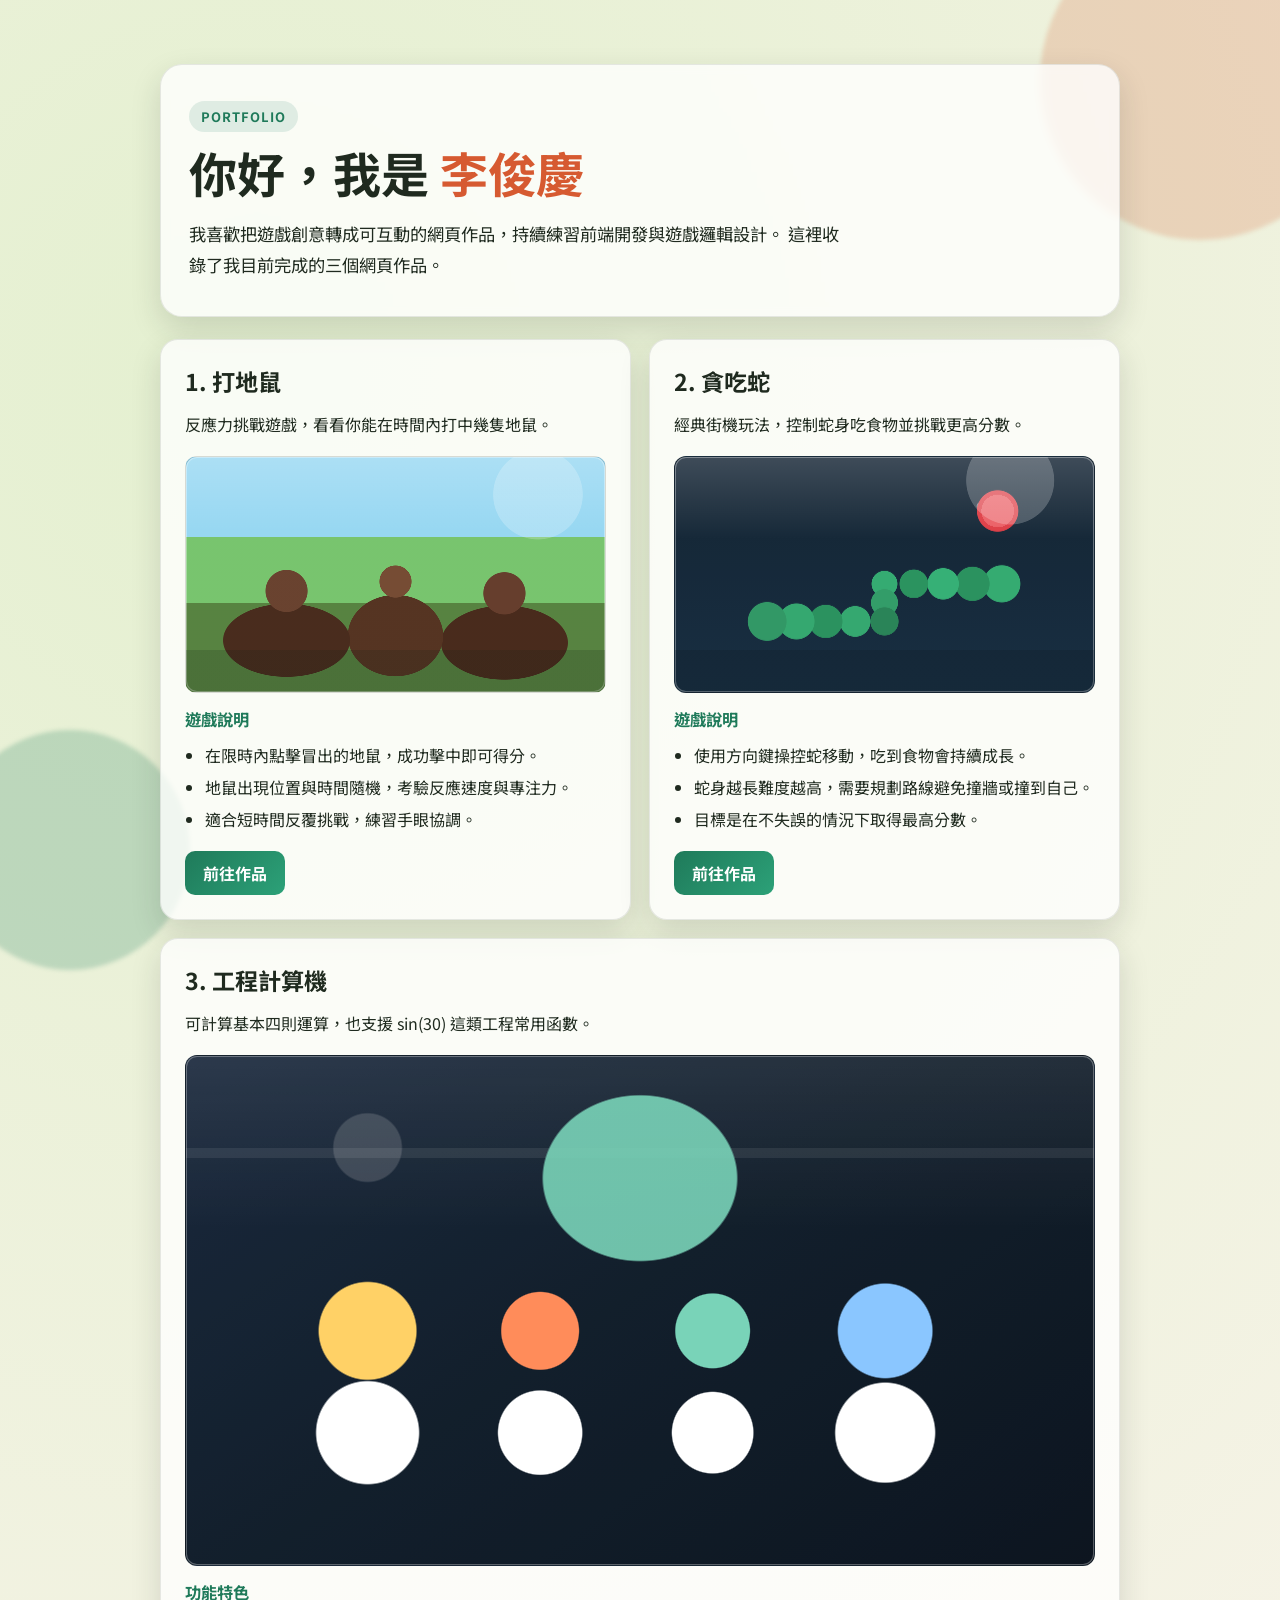
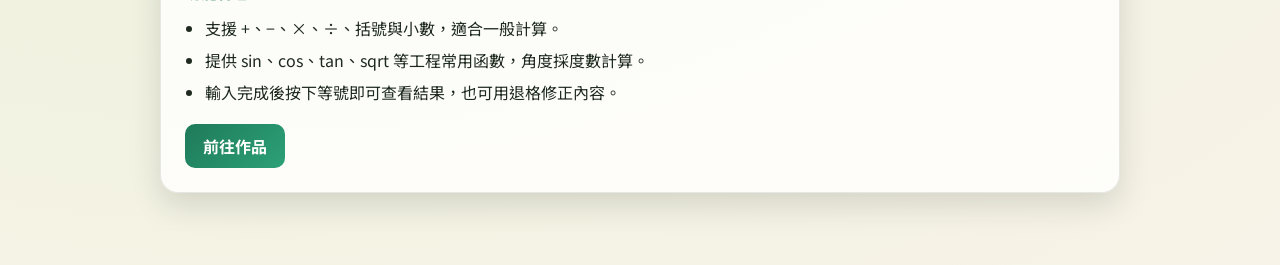
==== commit fbb1fe6b: "5255" ====
--- a/index.html
+++ b/index.html
@@ -19,7 +19,7 @@
       <h1>你好，我是 <span>李俊慶</span></h1>
       <p class="intro">
         我喜歡把遊戲創意轉成可互動的網頁作品，持續練習前端開發與遊戲邏輯設計。
-        這裡收錄了我目前完成的兩個小遊戲專案。
+        這裡收錄了我目前完成的三個網頁作品。
       </p>
     </section>
 
@@ -49,6 +49,19 @@
         </ul>
         <a href="https://11458009-code.github.io/2/" target="_blank" rel="noopener noreferrer">前往作品</a>
       </article>
+
+      <article class="card">
+        <h2>3. 工程計算機</h2>
+        <p>可計算基本四則運算，也支援 sin(30) 這類工程常用函數。</p>
+        <div class="thumbnail calc-thumb" role="img" aria-label="工程計算機縮圖"></div>
+        <h3>功能特色</h3>
+        <ul class="game-desc">
+          <li>支援 +、−、×、÷、括號與小數，適合一般計算。</li>
+          <li>提供 sin、cos、tan、sqrt 等工程常用函數，角度採度數計算。</li>
+          <li>輸入完成後按下等號即可查看結果，也可用退格修正內容。</li>
+        </ul>
+        <a href="3/" target="_blank" rel="noopener noreferrer">前往作品</a>
+      </article>
     </section>
   </main>
 </body>
--- a/styles.css
+++ b/styles.css
@@ -111,6 +111,11 @@
 
 .card:nth-child(2) {
   animation-delay: 0.15s;
+}
+
+.card:nth-child(3) {
+  animation-delay: 0.3s;
+  grid-column: 1 / -1;
 }
 
 .card h2 {
@@ -251,6 +256,33 @@
     linear-gradient(0deg, rgba(10, 18, 26, 0.2) 0 18%, transparent 18%);
 }
 
+.calc-thumb {
+  background:
+    linear-gradient(180deg, rgba(0, 0, 0, 0.1), rgba(0, 0, 0, 0.1)),
+    radial-gradient(circle at 20% 18%, rgba(255, 255, 255, 0.2) 0 4%, transparent 4.2%),
+    linear-gradient(145deg, #20324b 0%, #162636 48%, #101a27 100%);
+}
+
+.calc-thumb::before {
+  background:
+    linear-gradient(180deg, rgba(255, 255, 255, 0.08), transparent 34%),
+    linear-gradient(180deg, rgba(0, 0, 0, 0.1), rgba(0, 0, 0, 0.1));
+}
+
+.calc-thumb::after {
+  background:
+    radial-gradient(ellipse at 50% 24%, rgba(121, 211, 184, 0.9) 0 15%, transparent 15.3%),
+    linear-gradient(180deg, transparent 0 18%, rgba(255, 255, 255, 0.08) 18% 20%, transparent 20%),
+    radial-gradient(circle at 20% 54%, #ffd166 0 6.2%, transparent 6.4%),
+    radial-gradient(circle at 39% 54%, #ff8c5a 0 6.2%, transparent 6.4%),
+    radial-gradient(circle at 58% 54%, #79d3b8 0 6.2%, transparent 6.4%),
+    radial-gradient(circle at 77% 54%, #8ac6ff 0 6.2%, transparent 6.4%),
+    radial-gradient(circle at 20% 74%, #ffffff 0 6.2%, transparent 6.4%),
+    radial-gradient(circle at 39% 74%, #ffffff 0 6.2%, transparent 6.4%),
+    radial-gradient(circle at 58% 74%, #ffffff 0 6.2%, transparent 6.4%),
+    radial-gradient(circle at 77% 74%, #ffffff 0 6.2%, transparent 6.4%);
+}
+
 .card h3 {
   margin: 0 0 10px;
   font-size: 1.02rem;
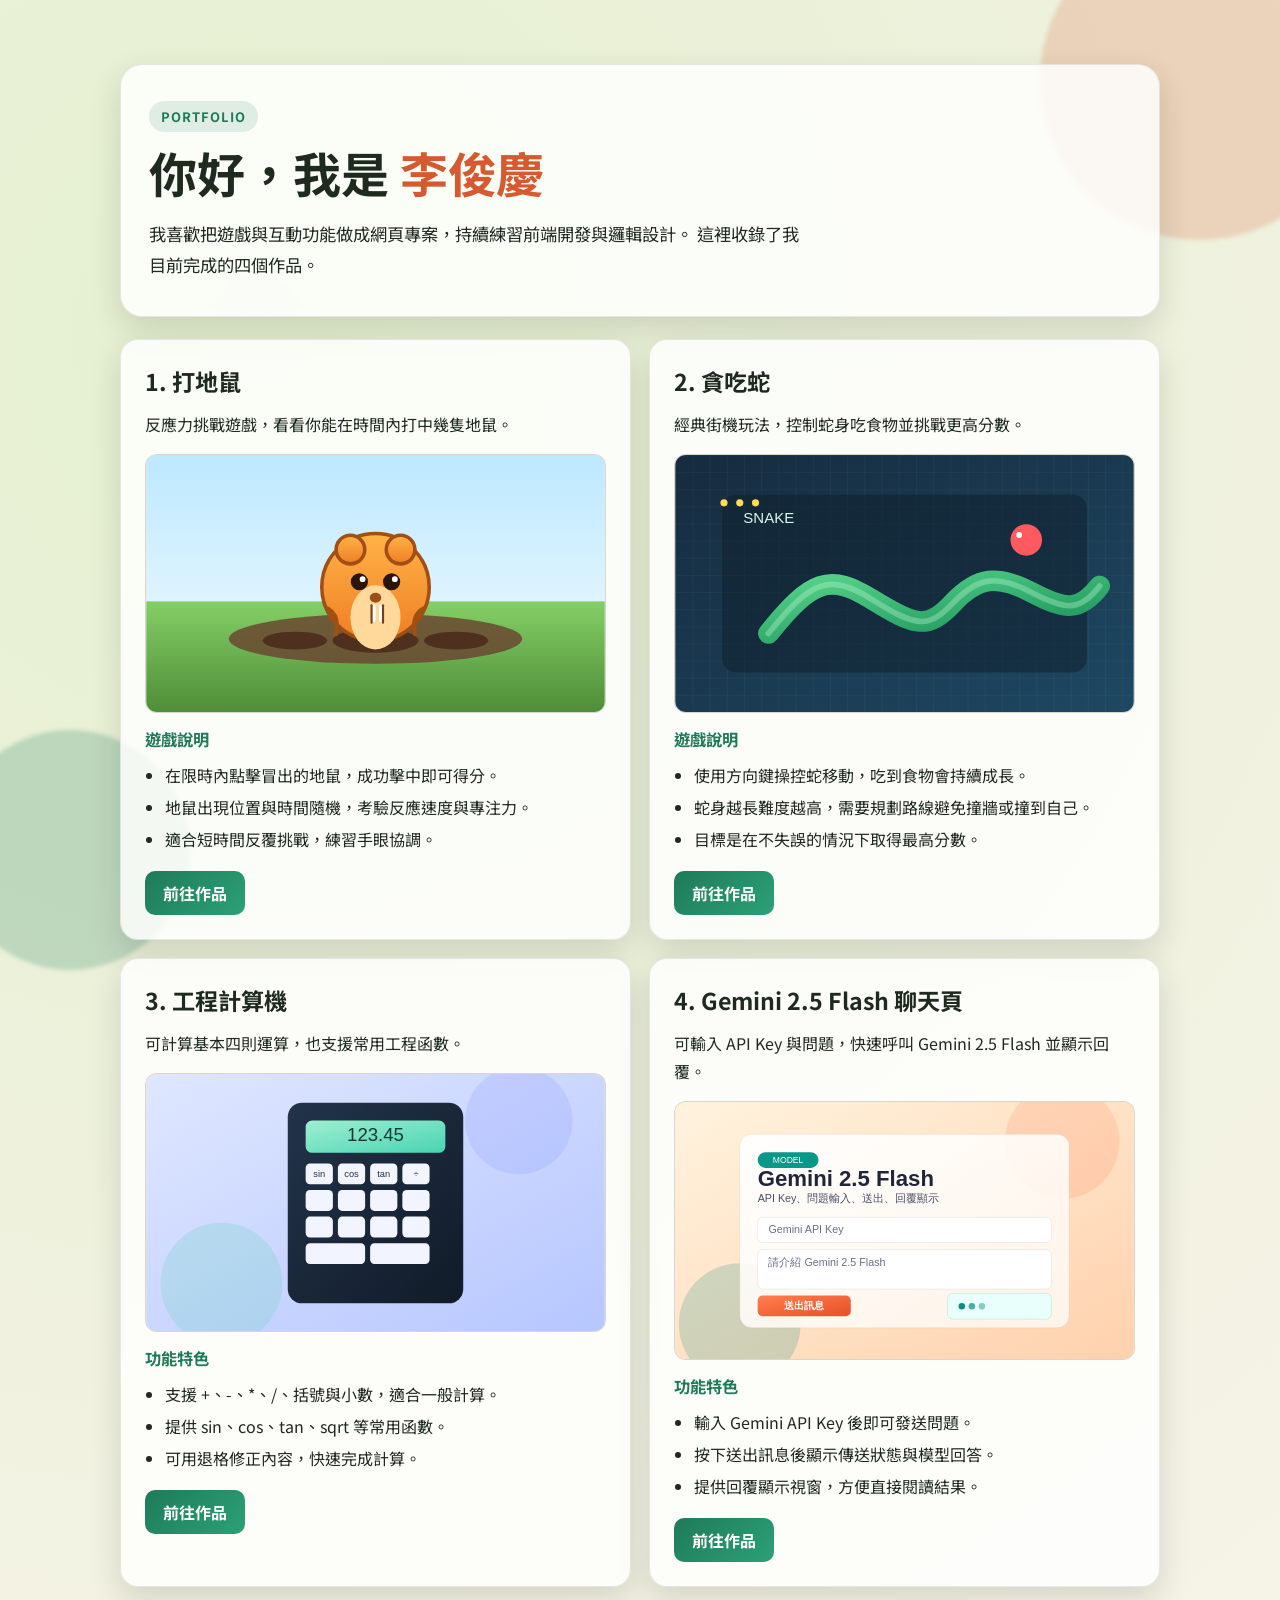
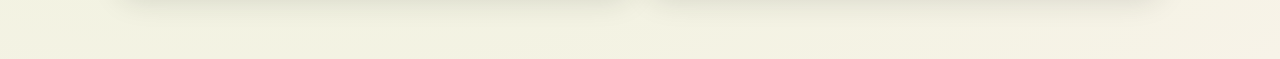
==== commit 7309bd74: "5448" ====
--- a/index.html
+++ b/index.html
@@ -18,49 +18,62 @@
       <p class="tag">PORTFOLIO</p>
       <h1>你好，我是 <span>李俊慶</span></h1>
       <p class="intro">
-        我喜歡把遊戲創意轉成可互動的網頁作品，持續練習前端開發與遊戲邏輯設計。
-        這裡收錄了我目前完成的三個網頁作品。
+        我喜歡把遊戲與互動功能做成網頁專案，持續練習前端開發與邏輯設計。
+        這裡收錄了我目前完成的四個作品。
       </p>
     </section>
 
-    <section class="works" aria-label="遊戲作品">
+    <section class="works" aria-label="作品清單">
       <article class="card">
         <h2>1. 打地鼠</h2>
         <p>反應力挑戰遊戲，看看你能在時間內打中幾隻地鼠。</p>
-        <div class="thumbnail mole-thumb" role="img" aria-label="打地鼠遊戲縮圖"></div>
+        <img class="thumb" src="images/mole-project.svg" alt="打地鼠作品縮圖" />
         <h3>遊戲說明</h3>
         <ul class="game-desc">
           <li>在限時內點擊冒出的地鼠，成功擊中即可得分。</li>
           <li>地鼠出現位置與時間隨機，考驗反應速度與專注力。</li>
           <li>適合短時間反覆挑戰，練習手眼協調。</li>
         </ul>
-        <a href="https://11458009-code.github.io/" target="_blank" rel="noopener noreferrer">前往作品</a>
+        <a href="1/" target="_blank" rel="noopener noreferrer">前往作品</a>
       </article>
 
       <article class="card">
         <h2>2. 貪吃蛇</h2>
         <p>經典街機玩法，控制蛇身吃食物並挑戰更高分數。</p>
-        <div class="thumbnail snake-thumb" role="img" aria-label="貪吃蛇遊戲縮圖"></div>
+        <img class="thumb" src="images/snake-project.svg" alt="貪吃蛇作品縮圖" />
         <h3>遊戲說明</h3>
         <ul class="game-desc">
           <li>使用方向鍵操控蛇移動，吃到食物會持續成長。</li>
           <li>蛇身越長難度越高，需要規劃路線避免撞牆或撞到自己。</li>
           <li>目標是在不失誤的情況下取得最高分數。</li>
         </ul>
-        <a href="https://11458009-code.github.io/2/" target="_blank" rel="noopener noreferrer">前往作品</a>
+        <a href="2/" target="_blank" rel="noopener noreferrer">前往作品</a>
       </article>
 
       <article class="card">
         <h2>3. 工程計算機</h2>
-        <p>可計算基本四則運算，也支援 sin(30) 這類工程常用函數。</p>
-        <div class="thumbnail calc-thumb" role="img" aria-label="工程計算機縮圖"></div>
+        <p>可計算基本四則運算，也支援常用工程函數。</p>
+        <img class="thumb" src="images/calc-project.svg" alt="工程計算機作品縮圖" />
         <h3>功能特色</h3>
         <ul class="game-desc">
-          <li>支援 +、−、×、÷、括號與小數，適合一般計算。</li>
-          <li>提供 sin、cos、tan、sqrt 等工程常用函數，角度採度數計算。</li>
-          <li>輸入完成後按下等號即可查看結果，也可用退格修正內容。</li>
+          <li>支援 +、-、*、/、括號與小數，適合一般計算。</li>
+          <li>提供 sin、cos、tan、sqrt 等常用函數。</li>
+          <li>可用退格修正內容，快速完成計算。</li>
         </ul>
         <a href="3/" target="_blank" rel="noopener noreferrer">前往作品</a>
+      </article>
+
+      <article class="card">
+        <h2>4. Gemini 2.5 Flash 聊天頁</h2>
+        <p>可輸入 API Key 與問題，快速呼叫 Gemini 2.5 Flash 並顯示回覆。</p>
+        <img class="thumb" src="images/gemini-project.svg" alt="Gemini 2.5 Flash 作品縮圖" />
+        <h3>功能特色</h3>
+        <ul class="game-desc">
+          <li>輸入 Gemini API Key 後即可發送問題。</li>
+          <li>按下送出訊息後顯示傳送狀態與模型回答。</li>
+          <li>提供回覆顯示視窗，方便直接閱讀結果。</li>
+        </ul>
+        <a href="4/" target="_blank" rel="noopener noreferrer">前往作品</a>
       </article>
     </section>
   </main>
--- a/styles.css
+++ b/styles.css
@@ -4,7 +4,7 @@
   --ink: #1f2a1f;
   --accent: #1f7a5a;
   --accent-2: #d65a31;
-  --card: rgba(255, 255, 255, 0.78);
+  --card: rgba(255, 255, 255, 0.82);
   --shadow: 0 12px 30px rgba(31, 42, 31, 0.15);
 }
 
@@ -49,7 +49,7 @@
 .container {
   position: relative;
   z-index: 1;
-  width: min(960px, 92%);
+  width: min(1040px, 92%);
   margin: 0 auto;
   padding: 64px 0 72px;
 }
@@ -110,12 +110,15 @@
 }
 
 .card:nth-child(2) {
-  animation-delay: 0.15s;
+  animation-delay: 0.12s;
 }
 
 .card:nth-child(3) {
-  animation-delay: 0.3s;
-  grid-column: 1 / -1;
+  animation-delay: 0.24s;
+}
+
+.card:nth-child(4) {
+  animation-delay: 0.36s;
 }
 
 .card h2 {
@@ -124,163 +127,19 @@
 }
 
 .card p {
-  margin: 0 0 18px;
+  margin: 0 0 16px;
   line-height: 1.75;
 }
 
-.thumbnail {
-  position: relative;
-  overflow: hidden;
+.thumb {
+  display: block;
   width: 100%;
   aspect-ratio: 16 / 9;
   border-radius: 12px;
+  border: 1px solid rgba(31, 42, 31, 0.14);
   margin-bottom: 14px;
-  border: 1px solid rgba(31, 42, 31, 0.16);
-  box-shadow: inset 0 0 0 1px rgba(255, 255, 255, 0.35);
-}
-
-.thumbnail::before,
-.thumbnail::after {
-  content: "";
-  position: absolute;
-  inset: 0;
-  pointer-events: none;
-}
-
-.mole-thumb {
-  background:
-    linear-gradient(180deg, rgba(0, 0, 0, 0.05), rgba(0, 0, 0, 0.05)),
-    url("images/mole-thumbnail.png"),
-    radial-gradient(circle at 24% 57%, #6f4632 0 6%, transparent 6.2%),
-    radial-gradient(circle at 22% 56%, #fff 0 0.9%, transparent 1%),
-    radial-gradient(circle at 26% 56%, #fff 0 0.9%, transparent 1%),
-    radial-gradient(circle at 22% 56%, #1f1f1f 0 0.35%, transparent 0.45%),
-    radial-gradient(circle at 26% 56%, #1f1f1f 0 0.35%, transparent 0.45%),
-    radial-gradient(circle at 50% 53%, #7c5037 0 6.5%, transparent 6.7%),
-    radial-gradient(circle at 48% 52%, #fff 0 0.9%, transparent 1%),
-    radial-gradient(circle at 52% 52%, #fff 0 0.9%, transparent 1%),
-    radial-gradient(circle at 48% 52%, #1f1f1f 0 0.35%, transparent 0.45%),
-    radial-gradient(circle at 52% 52%, #1f1f1f 0 0.35%, transparent 0.45%),
-    radial-gradient(circle at 76% 58%, #6b412f 0 6%, transparent 6.2%),
-    radial-gradient(circle at 74% 57%, #fff 0 0.9%, transparent 1%),
-    radial-gradient(circle at 78% 57%, #fff 0 0.9%, transparent 1%),
-    radial-gradient(circle at 74% 57%, #1f1f1f 0 0.35%, transparent 0.45%),
-    radial-gradient(circle at 78% 57%, #1f1f1f 0 0.35%, transparent 0.45%),
-    radial-gradient(ellipse at 24% 78%, #4d2e1f 0 14%, transparent 14.2%),
-    radial-gradient(ellipse at 50% 76%, #5a3724 0 16%, transparent 16.2%),
-    radial-gradient(ellipse at 76% 79%, #4d2d1e 0 14%, transparent 14.2%),
-    linear-gradient(180deg, #9fe3ff 0 34%, #7ecf74 34% 62%, #5c8a44 62% 100%);
-  background-size:
-    100% 100%,
-    contain,
-    auto,
-    auto,
-    auto,
-    auto,
-    auto,
-    auto,
-    auto,
-    auto,
-    auto,
-    auto,
-    auto,
-    auto,
-    auto,
-    auto,
-    auto,
-    auto,
-    auto,
-    auto,
-    auto;
-  background-repeat: no-repeat;
-  background-position: center;
-}
-
-.mole-thumb::before {
-  background:
-    linear-gradient(180deg, rgba(255, 255, 255, 0.2), transparent 32%);
-}
-
-.mole-thumb::after {
-  background:
-    radial-gradient(circle at 84% 16%, rgba(255, 255, 255, 0.22) 0 11%, transparent 11.2%),
-    linear-gradient(0deg, rgba(20, 30, 20, 0.18) 0 18%, transparent 18%);
-}
-
-.snake-thumb {
-  background:
-    linear-gradient(180deg, rgba(0, 0, 0, 0.08), rgba(0, 0, 0, 0.08)),
-    url("images/snake-thumbnail.png"),
-    radial-gradient(circle at 77% 23%, #ff676e 0 4.4%, #f1424b 4.4% 5.5%, transparent 5.7%),
-    radial-gradient(circle at 73% 21%, rgba(255, 255, 255, 0.45) 0 1.1%, transparent 1.3%),
-    radial-gradient(circle at 22% 70%, #36a56f 0 5.2%, transparent 5.4%),
-    radial-gradient(circle at 29% 70%, #3ab679 0 5.2%, transparent 5.4%),
-    radial-gradient(circle at 36% 70%, #2f9e67 0 5.2%, transparent 5.4%),
-    radial-gradient(circle at 43% 70%, #3ab679 0 5.2%, transparent 5.4%),
-    radial-gradient(circle at 50% 70%, #2e8f5f 0 5.2%, transparent 5.4%),
-    radial-gradient(circle at 50% 62%, #37aa72 0 5.2%, transparent 5.4%),
-    radial-gradient(circle at 50% 54%, #3aba7c 0 5.2%, transparent 5.4%),
-    radial-gradient(circle at 57% 54%, #2f9f67 0 5.2%, transparent 5.4%),
-    radial-gradient(circle at 64% 54%, #3bbf80 0 5.2%, transparent 5.4%),
-    radial-gradient(circle at 71% 54%, #2f9e67 0 5.2%, transparent 5.4%),
-    radial-gradient(circle at 78% 54%, #3aba7b 0 5.2%, transparent 5.4%),
-    linear-gradient(180deg, #162738, #1a3347);
-  background-size:
-    100% 100%,
-    cover,
-    auto,
-    auto,
-    auto,
-    auto,
-    auto,
-    auto,
-    auto,
-    auto,
-    auto,
-    auto,
-    auto,
-    auto,
-    auto,
-    auto;
-  background-position: center;
-}
-
-.snake-thumb::before {
-  background:
-    linear-gradient(180deg, rgba(255, 255, 255, 0.18), transparent 35%);
-}
-
-.snake-thumb::after {
-  background:
-    radial-gradient(circle at 80% 10%, rgba(255, 255, 255, 0.22) 0 11%, transparent 11.2%),
-    linear-gradient(0deg, rgba(10, 18, 26, 0.2) 0 18%, transparent 18%);
-}
-
-.calc-thumb {
-  background:
-    linear-gradient(180deg, rgba(0, 0, 0, 0.1), rgba(0, 0, 0, 0.1)),
-    radial-gradient(circle at 20% 18%, rgba(255, 255, 255, 0.2) 0 4%, transparent 4.2%),
-    linear-gradient(145deg, #20324b 0%, #162636 48%, #101a27 100%);
-}
-
-.calc-thumb::before {
-  background:
-    linear-gradient(180deg, rgba(255, 255, 255, 0.08), transparent 34%),
-    linear-gradient(180deg, rgba(0, 0, 0, 0.1), rgba(0, 0, 0, 0.1));
-}
-
-.calc-thumb::after {
-  background:
-    radial-gradient(ellipse at 50% 24%, rgba(121, 211, 184, 0.9) 0 15%, transparent 15.3%),
-    linear-gradient(180deg, transparent 0 18%, rgba(255, 255, 255, 0.08) 18% 20%, transparent 20%),
-    radial-gradient(circle at 20% 54%, #ffd166 0 6.2%, transparent 6.4%),
-    radial-gradient(circle at 39% 54%, #ff8c5a 0 6.2%, transparent 6.4%),
-    radial-gradient(circle at 58% 54%, #79d3b8 0 6.2%, transparent 6.4%),
-    radial-gradient(circle at 77% 54%, #8ac6ff 0 6.2%, transparent 6.4%),
-    radial-gradient(circle at 20% 74%, #ffffff 0 6.2%, transparent 6.4%),
-    radial-gradient(circle at 39% 74%, #ffffff 0 6.2%, transparent 6.4%),
-    radial-gradient(circle at 58% 74%, #ffffff 0 6.2%, transparent 6.4%),
-    radial-gradient(circle at 77% 74%, #ffffff 0 6.2%, transparent 6.4%);
+  object-fit: cover;
+  background: #f9f1e5;
 }
 
 .card h3 {
@@ -358,4 +217,8 @@
   .works {
     grid-template-columns: 1fr;
   }
-}
+
+  .card:nth-child(4) {
+    animation-delay: 0.36s;
+  }
+}
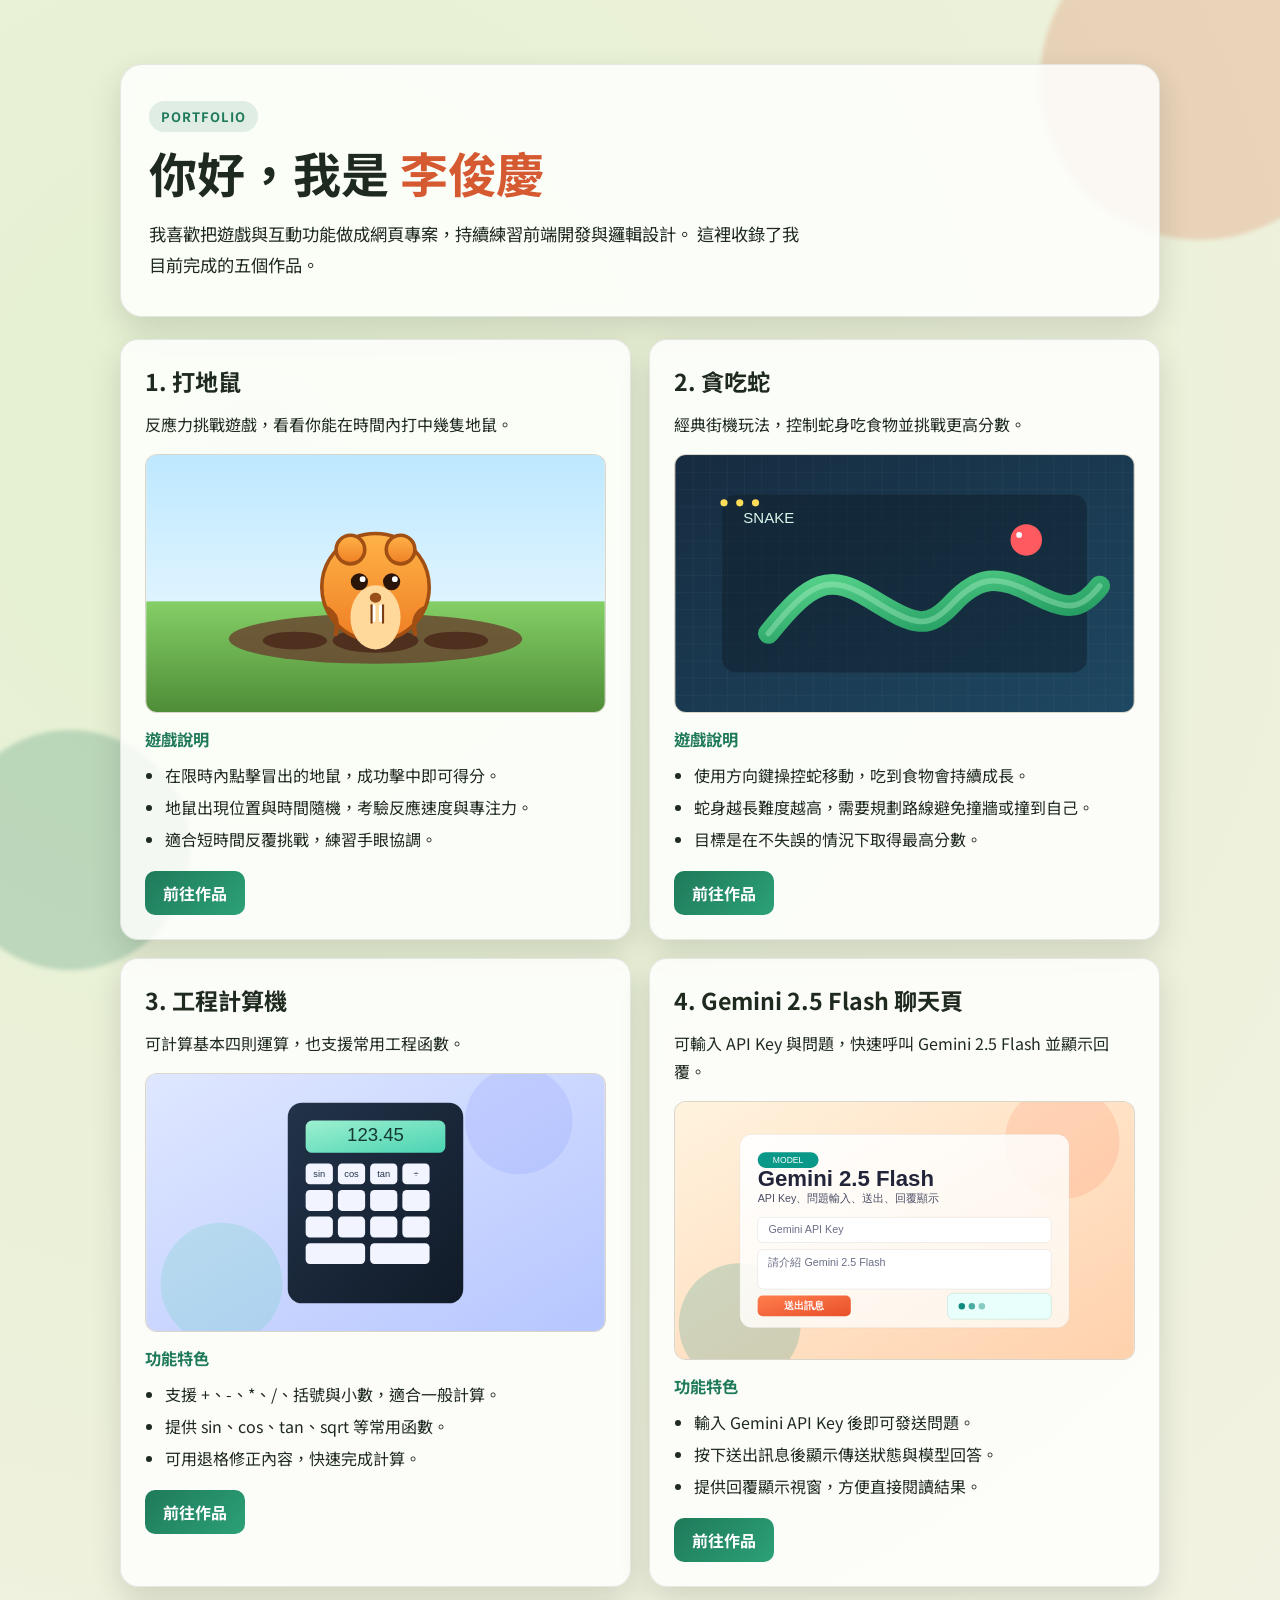
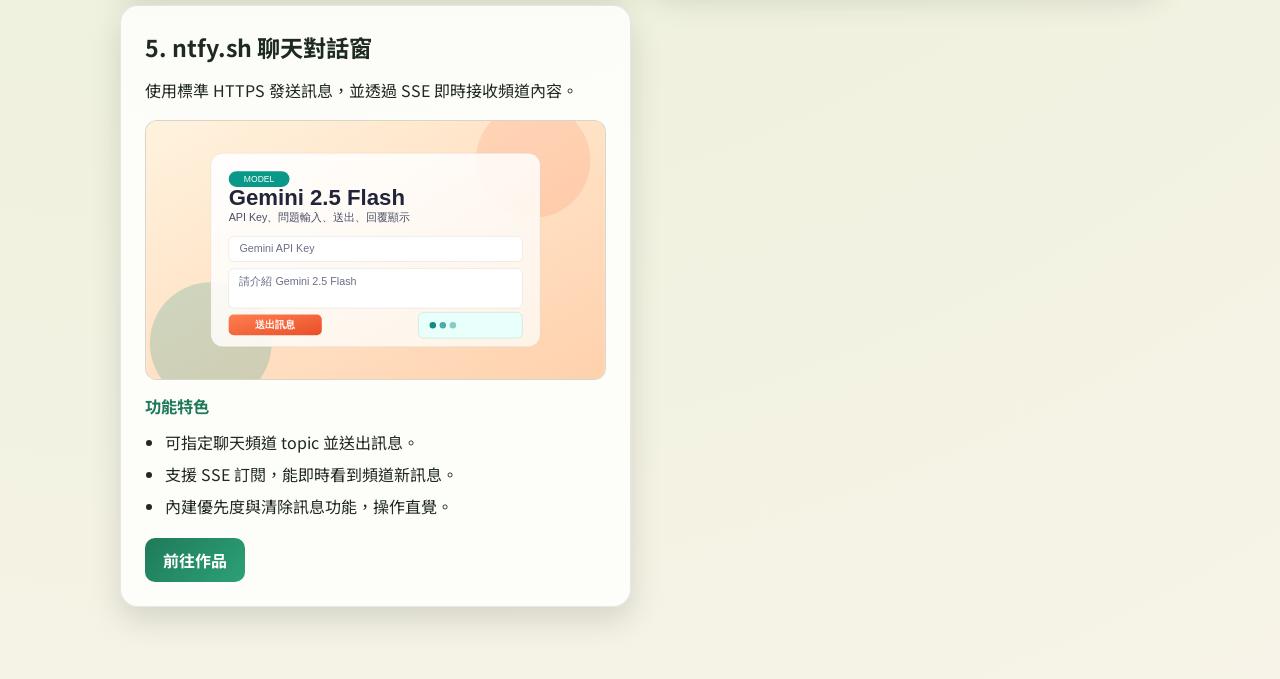
==== commit 992625ba: "..." ====
--- a/index.html
+++ b/index.html
@@ -19,7 +19,7 @@
       <h1>你好，我是 <span>李俊慶</span></h1>
       <p class="intro">
         我喜歡把遊戲與互動功能做成網頁專案，持續練習前端開發與邏輯設計。
-        這裡收錄了我目前完成的四個作品。
+        這裡收錄了我目前完成的五個作品。
       </p>
     </section>
 
@@ -75,6 +75,19 @@
         </ul>
         <a href="4/" target="_blank" rel="noopener noreferrer">前往作品</a>
       </article>
+
+      <article class="card">
+        <h2>5. ntfy.sh 聊天對話窗</h2>
+        <p>使用標準 HTTPS 發送訊息，並透過 SSE 即時接收頻道內容。</p>
+        <img class="thumb" src="images/gemini-project.svg" alt="ntfy.sh 聊天對話窗作品縮圖" />
+        <h3>功能特色</h3>
+        <ul class="game-desc">
+          <li>可指定聊天頻道 topic 並送出訊息。</li>
+          <li>支援 SSE 訂閱，能即時看到頻道新訊息。</li>
+          <li>內建優先度與清除訊息功能，操作直覺。</li>
+        </ul>
+        <a href="5/" target="_blank" rel="noopener noreferrer">前往作品</a>
+      </article>
     </section>
   </main>
 </body>
--- a/styles.css
+++ b/styles.css
@@ -121,6 +121,10 @@
   animation-delay: 0.36s;
 }
 
+.card:nth-child(5) {
+  animation-delay: 0.48s;
+}
+
 .card h2 {
   margin: 0 0 12px;
   font-size: 1.45rem;
@@ -221,4 +225,8 @@
   .card:nth-child(4) {
     animation-delay: 0.36s;
   }
-}
+
+  .card:nth-child(5) {
+    animation-delay: 0.48s;
+  }
+}
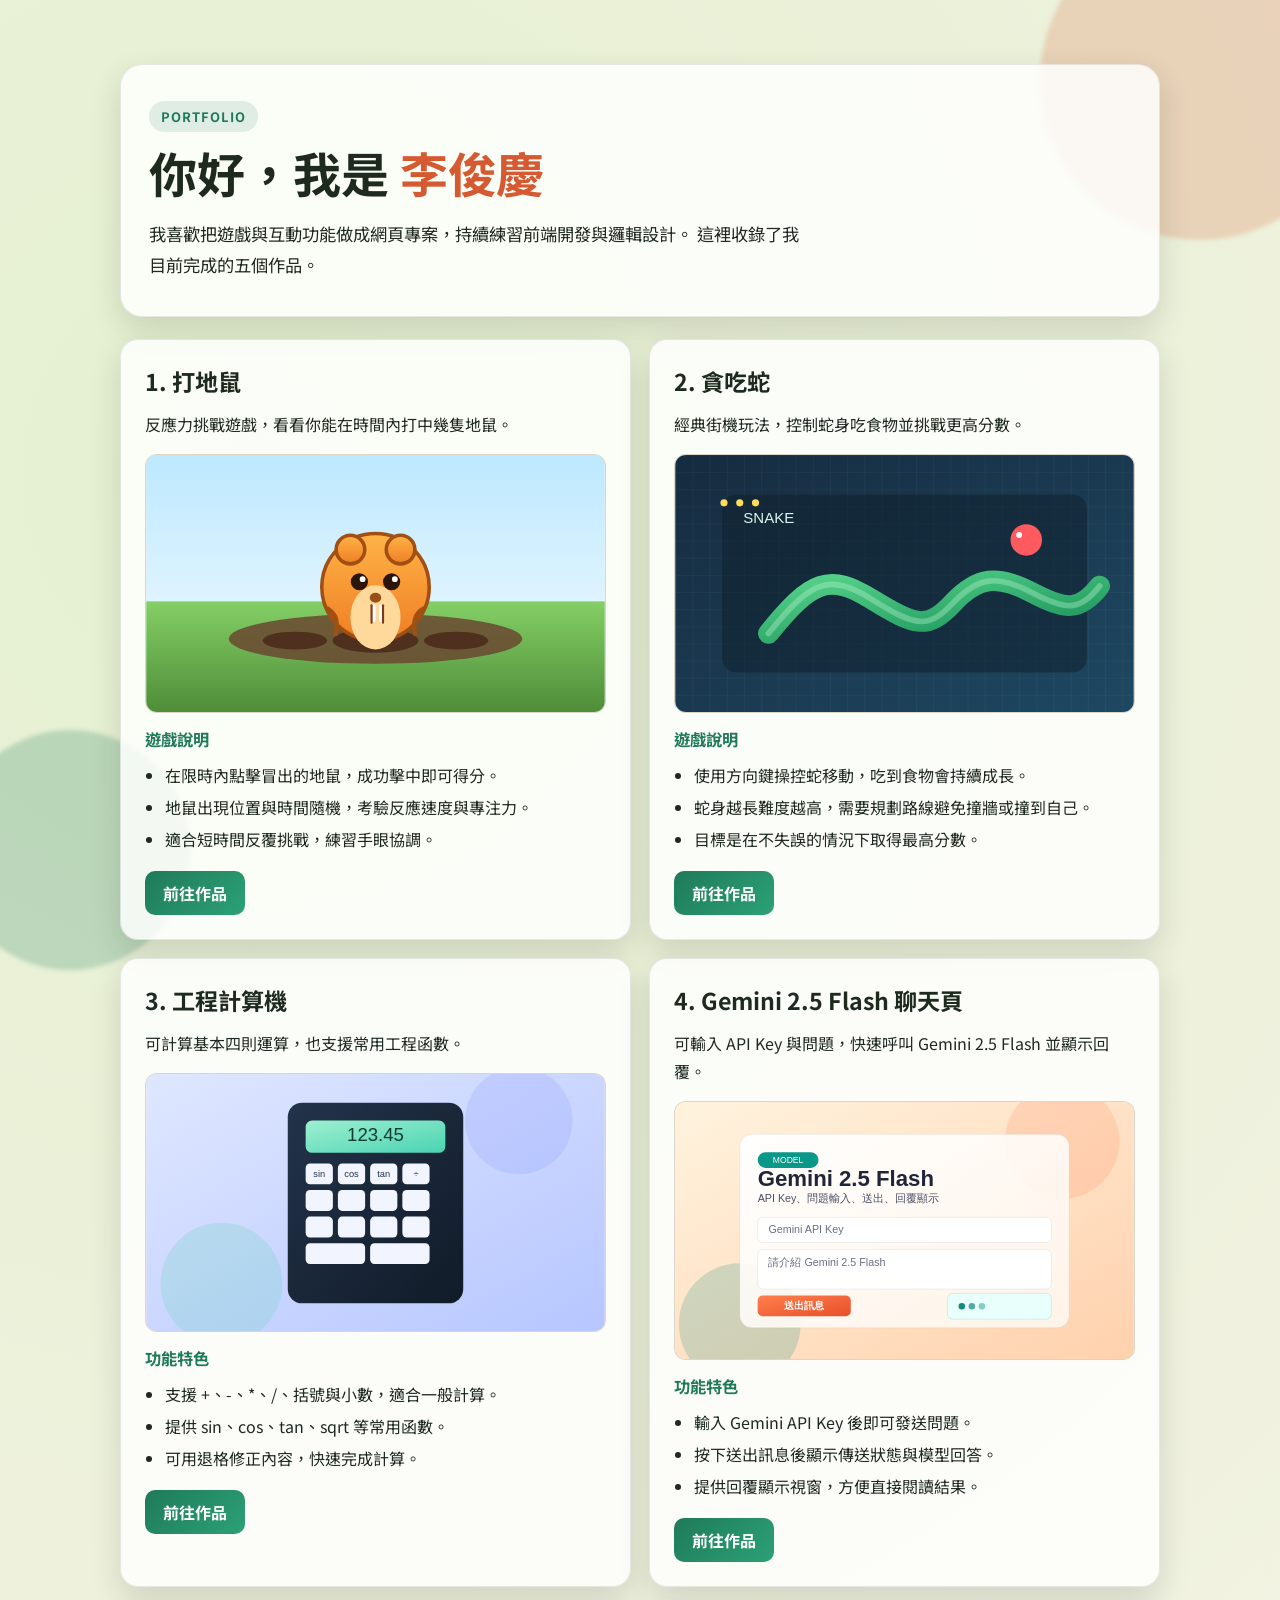
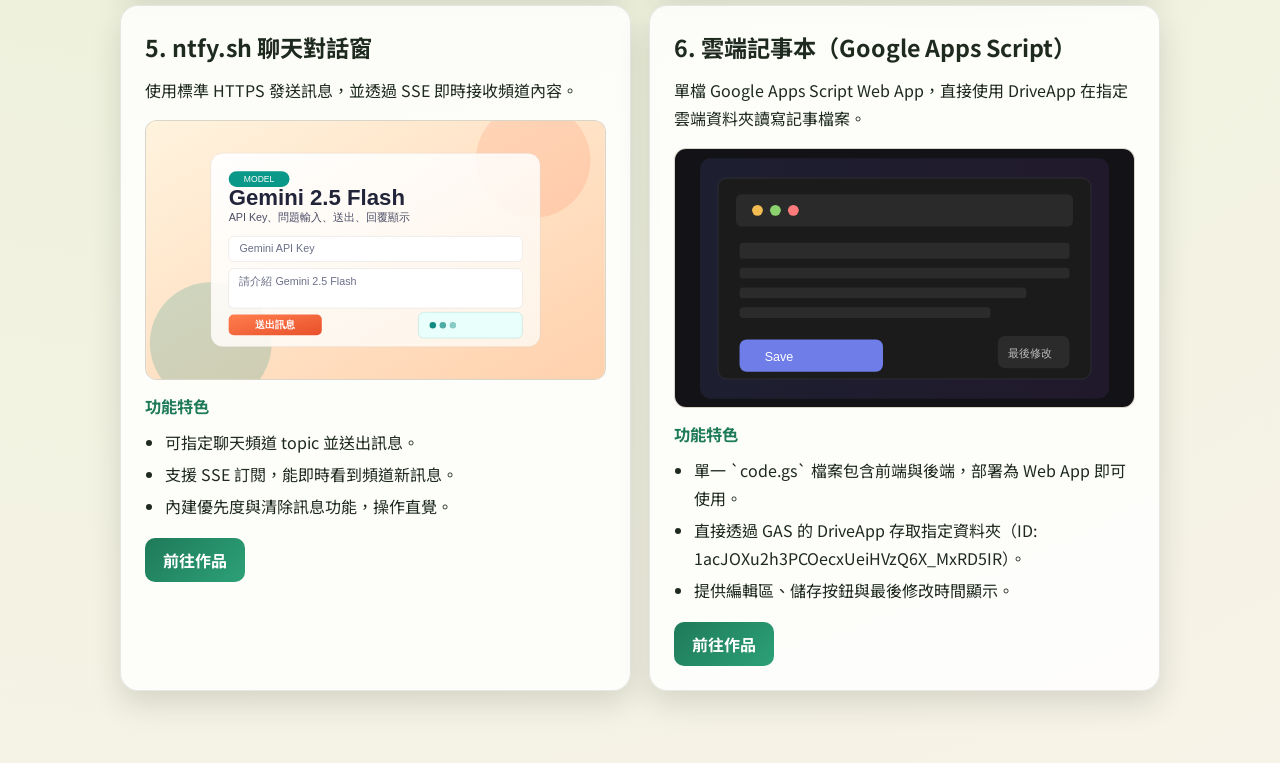
==== commit 550b644e: "000" ====
--- a/index.html
+++ b/index.html
@@ -88,6 +88,19 @@
         </ul>
         <a href="5/" target="_blank" rel="noopener noreferrer">前往作品</a>
       </article>
+
+      <article class="card">
+        <h2>6. 雲端記事本（Google Apps Script）</h2>
+        <p>單檔 Google Apps Script Web App，直接使用 DriveApp 在指定雲端資料夾讀寫記事檔案。</p>
+        <img class="thumb" src="images/note-project.svg" alt="雲端記事本作品縮圖" />
+        <h3>功能特色</h3>
+        <ul class="game-desc">
+          <li>單一 `code.gs` 檔案包含前端與後端，部署為 Web App 即可使用。</li>
+          <li>直接透過 GAS 的 DriveApp 存取指定資料夾（ID: 1acJOXu2h3PCOecxUeiHVzQ6X_MxRD5IR）。</li>
+          <li>提供編輯區、儲存按鈕與最後修改時間顯示。</li>
+        </ul>
+        <a href="https://script.google.com/a/macros/gm.ptivs.tn.edu.tw/s/AKfycbwrhusbMgiI14KbLFd19XIHWE3cFpn_R0LMD7xV1X2jNJJSpVLTRhCz0HoHiwvwdmNnvA/exec" target="_blank" rel="noopener noreferrer">前往作品</a>
+      </article>
     </section>
   </main>
 </body>
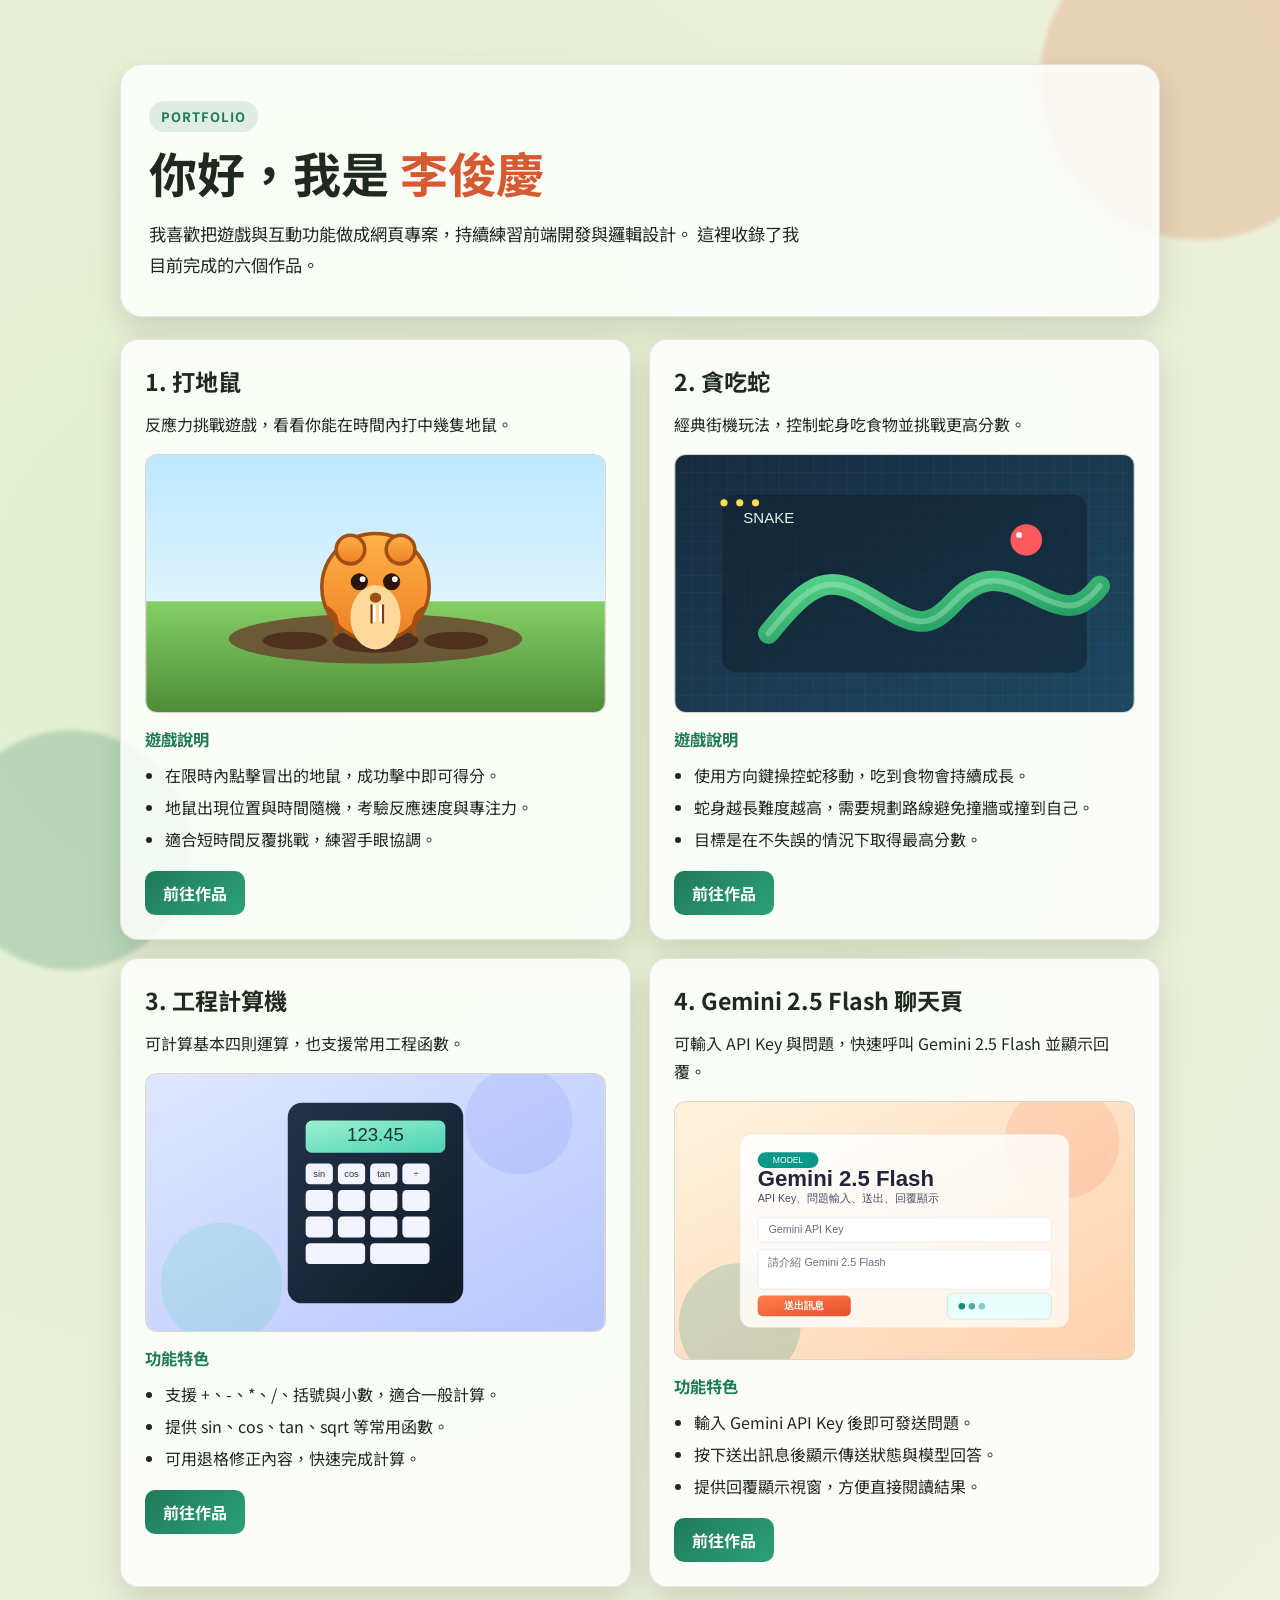
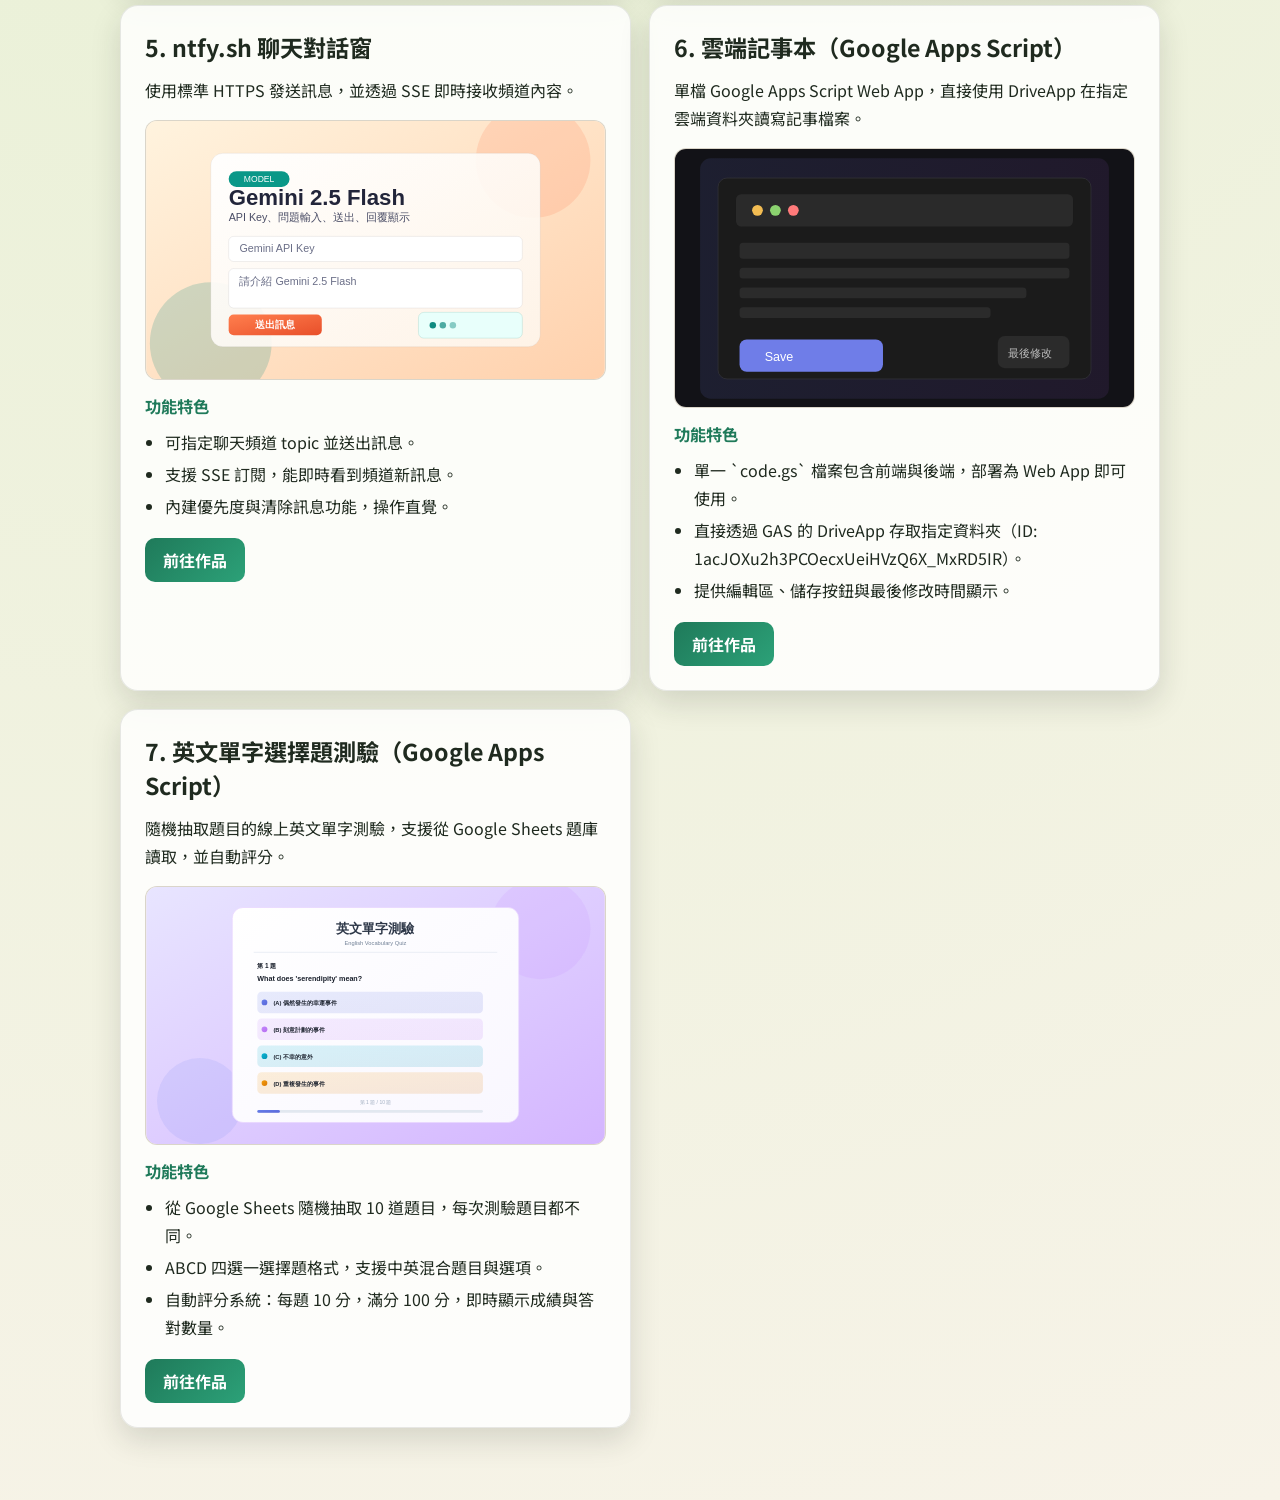
==== commit 2fb8faeb: "000" ====
--- a/index.html
+++ b/index.html
@@ -19,7 +19,7 @@
       <h1>你好，我是 <span>李俊慶</span></h1>
       <p class="intro">
         我喜歡把遊戲與互動功能做成網頁專案，持續練習前端開發與邏輯設計。
-        這裡收錄了我目前完成的五個作品。
+        這裡收錄了我目前完成的六個作品。
       </p>
     </section>
 
@@ -101,6 +101,19 @@
         </ul>
         <a href="https://script.google.com/a/macros/gm.ptivs.tn.edu.tw/s/AKfycbwrhusbMgiI14KbLFd19XIHWE3cFpn_R0LMD7xV1X2jNJJSpVLTRhCz0HoHiwvwdmNnvA/exec" target="_blank" rel="noopener noreferrer">前往作品</a>
       </article>
+
+      <article class="card">
+        <h2>7. 英文單字選擇題測驗（Google Apps Script）</h2>
+        <p>隨機抽取題目的線上英文單字測驗，支援從 Google Sheets 題庫讀取，並自動評分。</p>
+        <img class="thumb" src="images/quiz-project.svg" alt="英文單字測驗作品縮圖" />
+        <h3>功能特色</h3>
+        <ul class="game-desc">
+          <li>從 Google Sheets 隨機抽取 10 道題目，每次測驗題目都不同。</li>
+          <li>ABCD 四選一選擇題格式，支援中英混合題目與選項。</li>
+          <li>自動評分系統：每題 10 分，滿分 100 分，即時顯示成績與答對數量。</li>
+        </ul>
+        <a href="7/" target="_blank" rel="noopener noreferrer">前往作品</a>
+      </article>
     </section>
   </main>
 </body>
